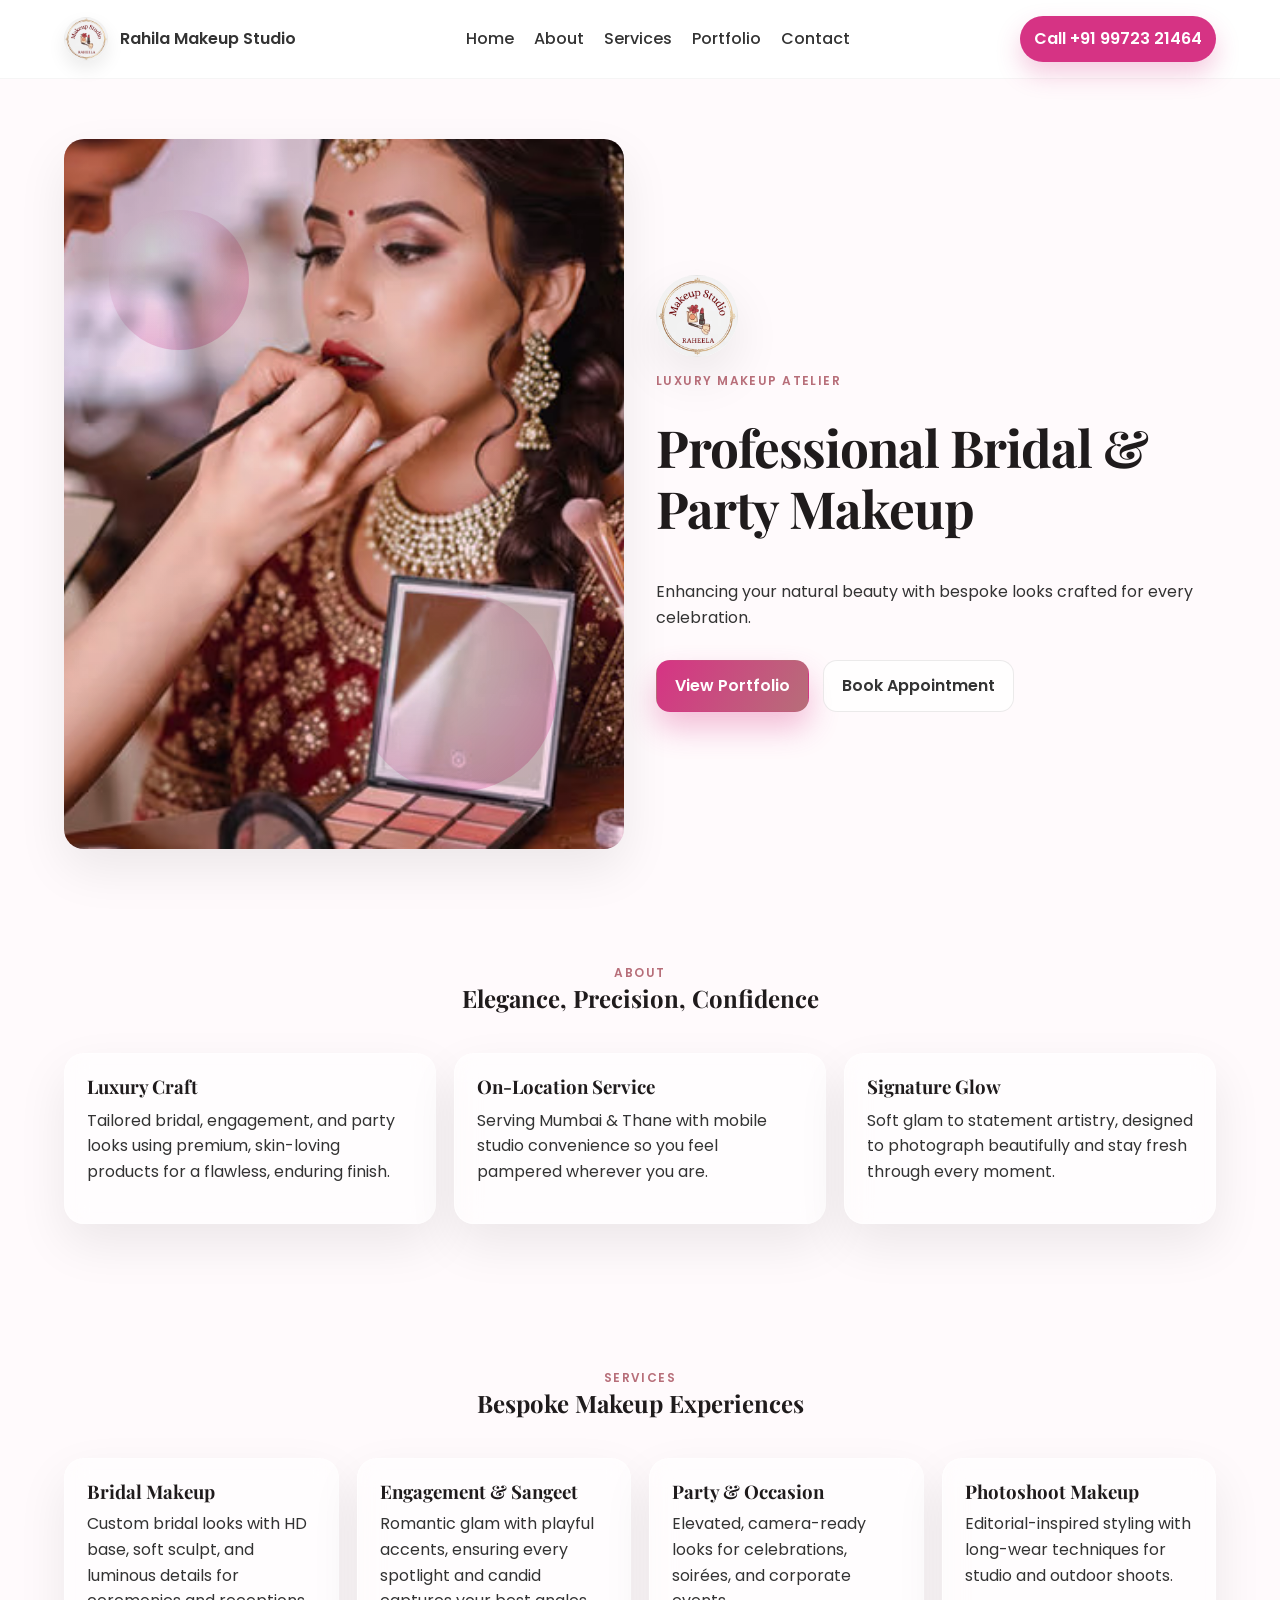
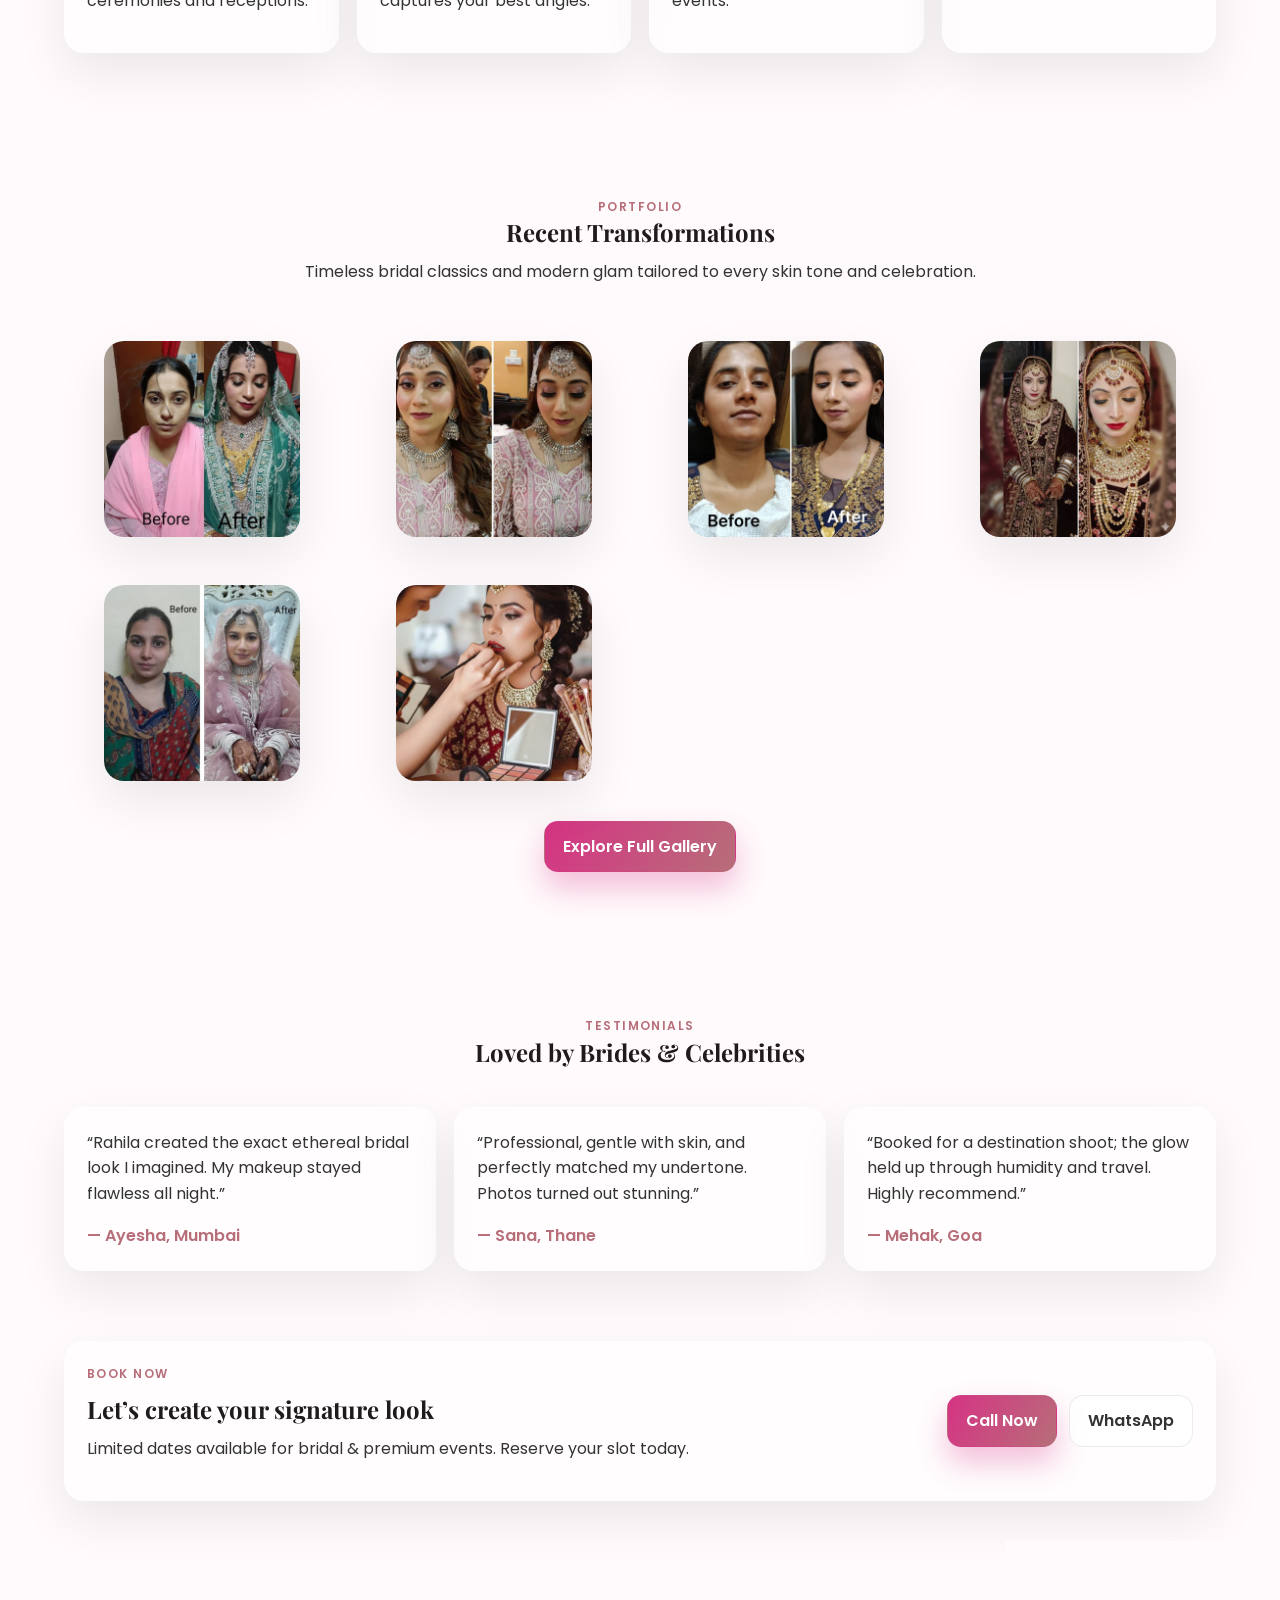
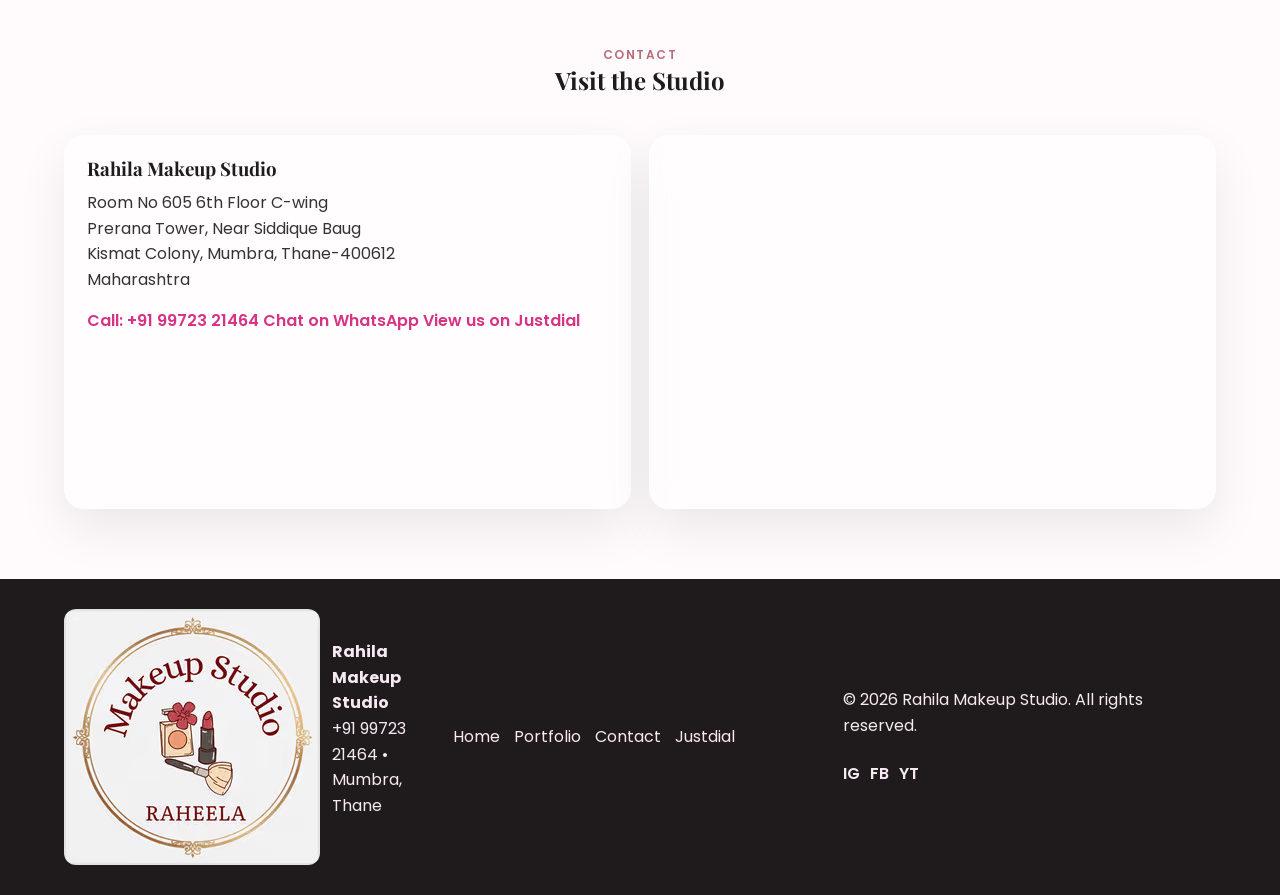
==== index.html @ 8360c12b "first commit" ====
<!DOCTYPE html>
<html lang="en">
<head>
  <meta charset="UTF-8" />
  <meta name="viewport" content="width=device-width, initial-scale=1.0" />
  <title>Rahila Makeup Studio | Bridal &amp; Party Makeup Artist in Mumbra Thane</title>
  <meta name="description" content="Rahila Makeup Studio offers luxury bridal, party, and engagement makeup in Mumbra Thane. Premium products, elegant looks, and on-location services." />
  <meta name="keywords" content="Rahila Makeup Studio, bridal makeup Mumbra, party makeup Thane, engagement makeup artist, luxury makeup artist Mumbai" />
  <meta property="og:title" content="Rahila Makeup Studio | Luxury Bridal &amp; Party Makeup" />
  <meta property="og:description" content="Enhancing your natural beauty with premium bridal and party makeup services in Mumbra, Thane." />
  <meta property="og:type" content="website" />
  <meta property="og:image" content="assets/images/hero.jpg" />
  <meta property="og:url" content="https://rahila-makeup-studio.example.com/" />
  <link rel="icon" href="assets/images/favicon.png" />
  <link rel="preconnect" href="https://fonts.googleapis.com">
  <link rel="preconnect" href="https://fonts.gstatic.com" crossorigin>
  <link href="https://fonts.googleapis.com/css2?family=Playfair+Display:wght@500;600;700&family=Poppins:wght@300;400;500;600&display=swap" rel="stylesheet">
  <link rel="stylesheet" href="style.css" />
</head>
<body>
  <header class="top-nav" id="top">
    <div class="nav-logo">
      <img src="assets/images/logo.png" alt="Rahila Makeup Studio logo" loading="lazy">
      <span>Rahila Makeup Studio</span>
    </div>
    <nav>
      <button class="nav-toggle" aria-label="Toggle navigation" aria-expanded="false">☰</button>
      <ul class="nav-links">
        <li><a class="nav-link" href="#hero">Home</a></li>
        <li><a class="nav-link" href="#about">About</a></li>
        <li><a class="nav-link" href="#services">Services</a></li>
        <li><a class="nav-link" href="portfolio.html">Portfolio</a></li>
        <li><a class="nav-link" href="#contact">Contact</a></li>
      </ul>
    </nav>
    <a class="cta-phone" href="tel:+919972321464">Call +91 99723 21464</a>
  </header>

  <main>
    <section class="hero" id="hero">
      <div class="hero-media">
        <div class="floating-circle circle-one"></div>
        <div class="floating-circle circle-two"></div>
        <div class="floating-circle circle-three"></div>
        <img src="assets/images/hero.jpg" alt="Bridal makeover closeup" class="hero-bg" loading="lazy">
      </div>
      <div class="hero-content">
        <img src="assets/images/logo.png" alt="Rahila Makeup Studio logo" class="hero-logo" loading="lazy">
        <p class="eyebrow">Luxury Makeup Atelier</p>
        <h1 class="hero-title">Professional Bridal &amp; Party Makeup</h1>
        <p class="hero-subtitle">Enhancing your natural beauty with bespoke looks crafted for every celebration.</p>
        <div class="hero-actions">
          <a class="btn primary" href="portfolio.html">View Portfolio</a>
          <a class="btn ghost" href="#contact">Book Appointment</a>
        </div>
      </div>
    </section>

    <section class="about section reveal" id="about">
      <div class="section-heading">
        <span class="eyebrow">About</span>
        <h2>Elegance, Precision, Confidence</h2>
      </div>
      <div class="about-grid">
        <div class="card glass">
          <h3>Luxury Craft</h3>
          <p>Tailored bridal, engagement, and party looks using premium, skin-loving products for a flawless, enduring finish.</p>
        </div>
        <div class="card glass">
          <h3>On-Location Service</h3>
          <p>Serving Mumbai &amp; Thane with mobile studio convenience so you feel pampered wherever you are.</p>
        </div>
        <div class="card glass">
          <h3>Signature Glow</h3>
          <p>Soft glam to statement artistry, designed to photograph beautifully and stay fresh through every moment.</p>
        </div>
      </div>
    </section>

    <section class="services section reveal" id="services">
      <div class="section-heading">
        <span class="eyebrow">Services</span>
        <h2>Bespoke Makeup Experiences</h2>
      </div>
      <div class="services-grid">
        <article class="service-card glass">
          <h3>Bridal Makeup</h3>
          <p>Custom bridal looks with HD base, soft sculpt, and luminous details for ceremonies and receptions.</p>
        </article>
        <article class="service-card glass">
          <h3>Engagement &amp; Sangeet</h3>
          <p>Romantic glam with playful accents, ensuring every spotlight and candid captures your best angles.</p>
        </article>
        <article class="service-card glass">
          <h3>Party &amp; Occasion</h3>
          <p>Elevated, camera-ready looks for celebrations, soirées, and corporate events.</p>
        </article>
        <article class="service-card glass">
          <h3>Photoshoot Makeup</h3>
          <p>Editorial-inspired styling with long-wear techniques for studio and outdoor shoots.</p>
        </article>
      </div>
    </section>

    <section class="portfolio-preview section reveal" id="portfolio">
      <div class="section-heading">
        <span class="eyebrow">Portfolio</span>
        <h2>Recent Transformations</h2>
        <p>Timeless bridal classics and modern glam tailored to every skin tone and celebration.</p>
      </div>
      <div class="portfolio-grid">
        <figure class="portfolio-item">
          <img src="assets/images/portfolio1.jpg" alt="Bridal glam look" loading="lazy">
          <figcaption>Bridal Look</figcaption>
        </figure>
        <figure class="portfolio-item">
          <img src="assets/images/portfolio2.jpg" alt="Engagement makeup" loading="lazy">
          <figcaption>Engagement Makeup</figcaption>
        </figure>
        <figure class="portfolio-item">
          <img src="assets/images/portfolio3.jpg" alt="HD party makeup" loading="lazy">
          <figcaption>HD Makeup</figcaption>
        </figure>
        <figure class="portfolio-item">
          <img src="assets/images/portfolio4.jpg" alt="Royal bridal maroon look" loading="lazy">
          <figcaption>Royal Bridal</figcaption>
        </figure>
        <figure class="portfolio-item">
          <img src="assets/images/portfolio5.jpg" alt="Soft rose bridal transformation" loading="lazy">
          <figcaption>Soft Glam</figcaption>
        </figure>
        <figure class="portfolio-item">
          <img src="assets/images/portfolio6.jpg" alt="Bridal portrait closeup" loading="lazy">
          <figcaption>Portrait Glow</figcaption>
        </figure>
      </div>
      <div class="center">
        <a class="btn primary" href="portfolio.html">Explore Full Gallery</a>
      </div>
    </section>

    <section class="testimonials section reveal">
      <div class="section-heading">
        <span class="eyebrow">Testimonials</span>
        <h2>Loved by Brides &amp; Celebrities</h2>
      </div>
      <div class="testimonial-grid">
        <article class="testimonial-card glass">
          <p>“Rahila created the exact ethereal bridal look I imagined. My makeup stayed flawless all night.”</p>
          <span class="client">— Ayesha, Mumbai</span>
        </article>
        <article class="testimonial-card glass">
          <p>“Professional, gentle with skin, and perfectly matched my undertone. Photos turned out stunning.”</p>
          <span class="client">— Sana, Thane</span>
        </article>
        <article class="testimonial-card glass">
          <p>“Booked for a destination shoot; the glow held up through humidity and travel. Highly recommend.”</p>
          <span class="client">— Mehak, Goa</span>
        </article>
      </div>
    </section>

    <section class="cta section reveal">
      <div class="cta-card glass">
        <div>
          <p class="eyebrow">Book Now</p>
          <h2>Let’s create your signature look</h2>
          <p>Limited dates available for bridal &amp; premium events. Reserve your slot today.</p>
        </div>
        <div class="cta-actions">
          <a class="btn primary" href="tel:+919972321464">Call Now</a>
          <a class="btn ghost" href="https://wa.me/919972321464" target="_blank" rel="noopener">WhatsApp</a>
        </div>
      </div>
    </section>

    <section class="contact section reveal" id="contact">
      <div class="section-heading">
        <span class="eyebrow">Contact</span>
        <h2>Visit the Studio</h2>
      </div>
      <div class="contact-grid">
        <div class="contact-card glass">
          <h3>Rahila Makeup Studio</h3>
          <p>Room No 605 6th Floor C-wing<br>Prerana Tower, Near Siddique Baug<br>Kismat Colony, Mumbra, Thane-400612<br>Maharashtra</p>
          <a class="contact-link" href="tel:+919972321464">Call: +91 99723 21464</a>
          <a class="contact-link" href="https://wa.me/919972321464" target="_blank" rel="noopener">Chat on WhatsApp</a>
          <a class="contact-link" href="https://www.justdial.com/Thane/Rahila-Makeup-Studio-Near-Siddique-Baug-Mumbra/022PXX22-XX22-240909220637-G8B2_BZDET" target="_blank" rel="noopener">View us on Justdial</a>
        </div>
        <div class="map-wrapper glass">
          <iframe title="Rahila Makeup Studio location" src="https://www.google.com/maps?q=Room+No+605+6th+Floor+C-wing+Prerana+Tower+Near+Siddique+Baug+Kismat+Colony+Mumbra,+Thane-400612,+Maharashtra&output=embed" loading="lazy" referrerpolicy="no-referrer-when-downgrade" allowfullscreen></iframe>
        </div>
      </div>
    </section>
  </main>

  <footer class="footer">
    <div class="footer-brand">
      <img src="assets/images/logo.png" alt="Rahila Makeup Studio logo" loading="lazy">
      <div>
        <p class="brand-name">Rahila Makeup Studio</p>
        <p class="brand-contact">+91 99723 21464 • Mumbra, Thane</p>
      </div>
    </div>
    <div class="footer-links">
      <a href="#top">Home</a>
      <a href="portfolio.html">Portfolio</a>
      <a href="contact.html">Contact</a>
      <a href="https://www.justdial.com/Thane/Rahila-Makeup-Studio-Near-Siddique-Baug-Mumbra/022PXX22-XX22-240909220637-G8B2_BZDET" target="_blank" rel="noopener">Justdial</a>
    </div>
    <div class="footer-copy">
      <p>© 2026 Rahila Makeup Studio. All rights reserved.</p>
      <div class="socials">
        <span aria-label="Instagram">IG</span>
        <span aria-label="Facebook">FB</span>
        <span aria-label="YouTube">YT</span>
      </div>
    </div>
  </footer>

  <a href="#top" class="back-to-top" aria-label="Back to top">↑</a>
  <script src="script.js"></script>
</body>
</html>
---- style.css ----
:root {
  --primary: #d63384;
  --secondary: #f8d7da;
  --accent: #b76e79;
  --background: #fffafc;
  --text: #333333;
  --glass: rgba(255, 255, 255, 0.55);
  --shadow: 0 20px 50px rgba(0, 0, 0, 0.08);
  --radius: 20px;
  --gradient: linear-gradient(135deg, #f9cfe7, #fce8ef 40%, #f7d7e3);
}

*,
*::before,
*::after {
  box-sizing: border-box;
}

body {
  margin: 0;
  font-family: 'Poppins', system-ui, -apple-system, sans-serif;
  background: var(--background);
  color: var(--text);
  line-height: 1.6;
  -webkit-font-smoothing: antialiased;
}

h1, h2, h3, h4 {
  font-family: 'Playfair Display', serif;
  color: #1f1b1c;
  margin: 0 0 0.5em;
  line-height: 1.2;
}

p {
  margin: 0 0 1em;
}

a {
  color: inherit;
  text-decoration: none;
}

img {
  max-width: 100%;
  display: block;
  border-radius: 12px;
}

main {
  overflow: hidden;
}

.top-nav {
  position: sticky;
  top: 0;
  z-index: 999;
  display: flex;
  align-items: center;
  justify-content: space-between;
  padding: 16px 5vw;
  background: rgba(255, 255, 255, 0.92);
  backdrop-filter: blur(12px);
  border-bottom: 1px solid rgba(0, 0, 0, 0.04);
}

.top-nav.inner {
  position: sticky;
}

.nav-logo {
  display: flex;
  align-items: center;
  gap: 12px;
  font-weight: 600;
}

.nav-logo img {
  width: 44px;
  height: 44px;
  object-fit: cover;
  border-radius: 50%;
  box-shadow: 0 8px 18px rgba(0, 0, 0, 0.08);
}

nav {
  display: flex;
  align-items: center;
}

.nav-links {
  list-style: none;
  display: flex;
  gap: 20px;
  margin: 0;
  padding: 0;
}

.nav-link {
  position: relative;
  padding: 8px 0;
  font-weight: 500;
}

.nav-link::after {
  content: '';
  position: absolute;
  left: 0;
  bottom: 0;
  width: 0;
  height: 2px;
  background: var(--primary);
  transition: width 0.3s ease;
}

.nav-link:hover::after,
.nav-link.active::after {
  width: 100%;
}

.cta-phone {
  padding: 10px 14px;
  background: var(--primary);
  color: #fff;
  border-radius: 999px;
  font-weight: 600;
  box-shadow: 0 12px 25px rgba(214, 51, 132, 0.25);
  transition: transform 0.25s ease, box-shadow 0.25s ease;
}

.cta-phone:hover {
  transform: translateY(-1px);
  box-shadow: 0 18px 35px rgba(214, 51, 132, 0.35);
}

.nav-toggle {
  display: none;
  background: transparent;
  border: 1px solid rgba(0, 0, 0, 0.08);
  border-radius: 12px;
  padding: 10px 12px;
  font-size: 1rem;
}

.hero {
  position: relative;
  min-height: 90vh;
  display: grid;
  grid-template-columns: repeat(auto-fit, minmax(320px, 1fr));
  padding: 60px 5vw 40px;
  gap: 32px;
}

.hero-media {
  position: relative;
  overflow: hidden;
  border-radius: var(--radius);
  background: var(--gradient);
  box-shadow: var(--shadow);
}

.hero-bg {
  width: 100%;
  height: 100%;
  object-fit: cover;
  mix-blend-mode: multiply;
  filter: saturate(0.95) contrast(1.05);
}

.floating-circle {
  position: absolute;
  border-radius: 50%;
  filter: blur(0px);
  background: radial-gradient(circle at 30% 30%, rgba(255, 255, 255, 0.6), rgba(214, 51, 132, 0.4));
  animation: float 10s ease-in-out infinite;
}

.circle-one { width: 140px; height: 140px; top: 10%; left: 8%; animation-delay: 0s; }
.circle-two { width: 200px; height: 200px; bottom: 8%; right: 12%; animation-delay: 1.5s; }
.circle-three { width: 120px; height: 120px; bottom: 18%; left: 18%; animation-delay: 0.7s; }

.hero-content {
  display: flex;
  flex-direction: column;
  justify-content: center;
  gap: 14px;
  animation: fadeUp 0.9s ease forwards;
}

.hero-logo {
  width: 82px;
  height: 82px;
  object-fit: cover;
  border-radius: 50%;
  box-shadow: var(--shadow);
}

.hero-title {
  font-size: clamp(2.2rem, 3vw + 1rem, 3.2rem);
  letter-spacing: -0.02em;
}

.hero-subtitle {
  max-width: 580px;
}

.hero-actions {
  display: flex;
  gap: 14px;
  flex-wrap: wrap;
}

.btn {
  display: inline-flex;
  align-items: center;
  justify-content: center;
  gap: 8px;
  padding: 12px 18px;
  border-radius: 14px;
  border: 1px solid transparent;
  font-weight: 600;
  cursor: pointer;
  transition: box-shadow 0.25s ease, transform 0.2s ease, background 0.2s ease, color 0.2s ease;
}

.btn.primary {
  background: linear-gradient(120deg, var(--primary), var(--accent));
  color: #fff;
  box-shadow: 0 16px 30px rgba(214, 51, 132, 0.3);
}

.btn.ghost {
  border-color: rgba(0, 0, 0, 0.08);
  background: rgba(255, 255, 255, 0.7);
  color: var(--text);
}

.btn:hover {
  transform: translateY(-1px);
  box-shadow: 0 16px 40px rgba(183, 110, 121, 0.35);
}

.section {
  padding: 70px 5vw;
}

.section-heading {
  text-align: center;
  max-width: 720px;
  margin: 0 auto 40px;
}

.eyebrow {
  text-transform: uppercase;
  letter-spacing: 0.12em;
  font-size: 0.75rem;
  color: var(--accent);
  font-weight: 600;
}

.about-grid,
.services-grid,
.testimonial-grid {
  display: grid;
  grid-template-columns: repeat(auto-fit, minmax(240px, 1fr));
  gap: 18px;
}

.card,
.service-card,
.testimonial-card,
.contact-card,
.cta-card,
.map-wrapper,
.portfolio-item {
  border-radius: var(--radius);
  padding: 22px;
  box-shadow: var(--shadow);
}

.glass {
  background: var(--glass);
  backdrop-filter: blur(12px);
  border: 1px solid rgba(255, 255, 255, 0.6);
}

.services-grid h3 {
  margin-bottom: 8px;
}

.portfolio-preview .portfolio-grid {
  display: grid;
  grid-template-columns: repeat(auto-fit, minmax(220px, 1fr));
  gap: 16px;
}

.portfolio-item {
  position: relative;
  overflow: hidden;
  padding: 0;
  background: #fff;
}

.portfolio-item img {
  width: 100%;
  height: 100%;
  object-fit: cover;
  transition: transform 0.6s ease;
}

.portfolio-item::after {
  content: '';
  position: absolute;
  inset: 0;
  background: linear-gradient(180deg, transparent, rgba(0, 0, 0, 0.45));
  opacity: 0;
  transition: opacity 0.4s ease;
}

.portfolio-item figcaption {
  position: absolute;
  left: 16px;
  bottom: 16px;
  color: #fff;
  font-weight: 600;
  transform: translateY(10px);
  opacity: 0;
  transition: all 0.35s ease;
}

.portfolio-item:hover img {
  transform: scale(1.06);
}

.portfolio-item:hover::after,
.portfolio-item:hover figcaption {
  opacity: 1;
  transform: translateY(0);
}

.center {
  text-align: center;
  margin-top: 24px;
}

.testimonial-card {
  min-height: 160px;
}

.client {
  font-weight: 600;
  color: var(--accent);
}

.cta {
  padding-top: 0;
}

.cta-card {
  display: grid;
  grid-template-columns: 1.2fr 0.8fr;
  gap: 18px;
  align-items: center;
}

.cta-actions {
  display: flex;
  justify-content: flex-end;
  gap: 12px;
  flex-wrap: wrap;
}

.contact-grid {
  display: grid;
  grid-template-columns: repeat(auto-fit, minmax(280px, 1fr));
  gap: 18px;
}

.contact-card a {
  display: inline-flex;
  color: var(--primary);
  font-weight: 600;
  margin-bottom: 6px;
}

.map-wrapper iframe {
  width: 100%;
  min-height: 320px;
  border: 0;
  border-radius: 16px;
}

.footer {
  padding: 30px 5vw;
  background: #1f1b1c;
  color: #f7e9f2;
  display: grid;
  grid-template-columns: repeat(auto-fit, minmax(220px, 1fr));
  gap: 16px;
  align-items: center;
}

.footer a {
  color: #fbe7f3;
}

.footer-brand {
  display: flex;
  gap: 12px;
  align-items: center;
}

.brand-name {
  margin: 0;
  font-weight: 700;
}

.footer-links {
  display: flex;
  gap: 14px;
  flex-wrap: wrap;
}

.footer-copy {
  display: flex;
  flex-direction: column;
  gap: 6px;
  align-items: flex-start;
}

.socials {
  display: flex;
  gap: 10px;
  font-weight: 600;
}

.back-to-top {
  position: fixed;
  bottom: 22px;
  right: 22px;
  width: 44px;
  height: 44px;
  display: grid;
  place-items: center;
  border-radius: 50%;
  background: var(--primary);
  color: #fff;
  box-shadow: 0 15px 35px rgba(214, 51, 132, 0.3);
  text-decoration: none;
  opacity: 0.9;
  transition: transform 0.2s ease, box-shadow 0.2s ease;
}

.back-to-top:hover {
  transform: translateY(-2px);
  box-shadow: 0 22px 40px rgba(214, 51, 132, 0.35);
}

/* Portfolio page */
.page {
  padding: 30px 0 60px;
}

.page-hero {
  padding: 40px 5vw 10px;
}

.filters {
  margin-top: 18px;
  display: flex;
  gap: 10px;
  flex-wrap: wrap;
}

.filter-btn {
  border: 1px solid rgba(0, 0, 0, 0.08);
  padding: 10px 14px;
  border-radius: 12px;
  background: #fff;
  cursor: pointer;
  font-weight: 600;
  transition: all 0.2s ease;
}

.filter-btn.active,
.filter-btn:hover {
  background: var(--primary);
  color: #fff;
  box-shadow: 0 12px 24px rgba(214, 51, 132, 0.25);
}

.portfolio-masonry {
  padding: 10px 5vw 60px;
}

.masonry {
  column-count: 3;
  column-gap: 16px;
}

.masonry-item {
  margin: 0 0 16px;
  position: relative;
  overflow: hidden;
  break-inside: avoid;
  background: #fff;
}

.masonry-item img {
  width: 100%;
  transition: transform 0.6s ease;
}

.masonry-item figcaption {
  position: absolute;
  left: 14px;
  bottom: 14px;
  color: #fff;
  font-weight: 600;
  opacity: 0;
  transform: translateY(8px);
  transition: all 0.3s ease;
}

.masonry-item::after {
  content: '';
  position: absolute;
  inset: 0;
  background: linear-gradient(180deg, transparent, rgba(0, 0, 0, 0.5));
  opacity: 0;
  transition: opacity 0.35s ease;
}

.masonry-item:hover img {
  transform: scale(1.05);
}

.masonry-item:hover::after,
.masonry-item:hover figcaption {
  opacity: 1;
  transform: translateY(0);
}

.chips {
  display: flex;
  gap: 8px;
  flex-wrap: wrap;
}

.chip {
  padding: 8px 12px;
  border-radius: 999px;
  background: rgba(214, 51, 132, 0.12);
  color: var(--primary);
  font-weight: 600;
}

.contact-actions {
  margin-top: 16px;
  display: flex;
  gap: 10px;
}

/* Animations */
@keyframes float {
  0%, 100% { transform: translateY(0); }
  50% { transform: translateY(-12px); }
}

@keyframes fadeUp {
  0% { opacity: 0; transform: translateY(20px); }
  100% { opacity: 1; transform: translateY(0); }
}

.reveal {
  opacity: 0;
  transform: translateY(20px);
  transition: opacity 0.6s ease, transform 0.6s ease;
}

.reveal.visible {
  opacity: 1;
  transform: translateY(0);
}

/* Responsive */
@media (max-width: 900px) {
  .cta-card {
    grid-template-columns: 1fr;
    text-align: center;
  }
  .cta-actions {
    justify-content: center;
  }
}

@media (max-width: 780px) {
  .nav-links {
    position: absolute;
    right: 5vw;
    top: 64px;
    flex-direction: column;
    background: rgba(255, 255, 255, 0.95);
    width: 240px;
    padding: 14px;
    border-radius: 16px;
    box-shadow: var(--shadow);
    display: none;
  }

  .nav-links.open {
    display: flex;
  }

  .nav-toggle {
    display: inline-flex;
  }

  .cta-phone {
    display: none;
  }

  .hero {
    padding-top: 24px;
  }

  .masonry {
    column-count: 2;
  }
}

@media (max-width: 540px) {
  .hero {
    grid-template-columns: 1fr;
  }

  .portfolio-preview .portfolio-grid {
    grid-template-columns: repeat(auto-fit, minmax(160px, 1fr));
  }

  .masonry {
    column-count: 1;
  }

  .section {
    padding: 60px 5vw;
  }

  .top-nav {
    padding: 14px 5vw;
  }
}
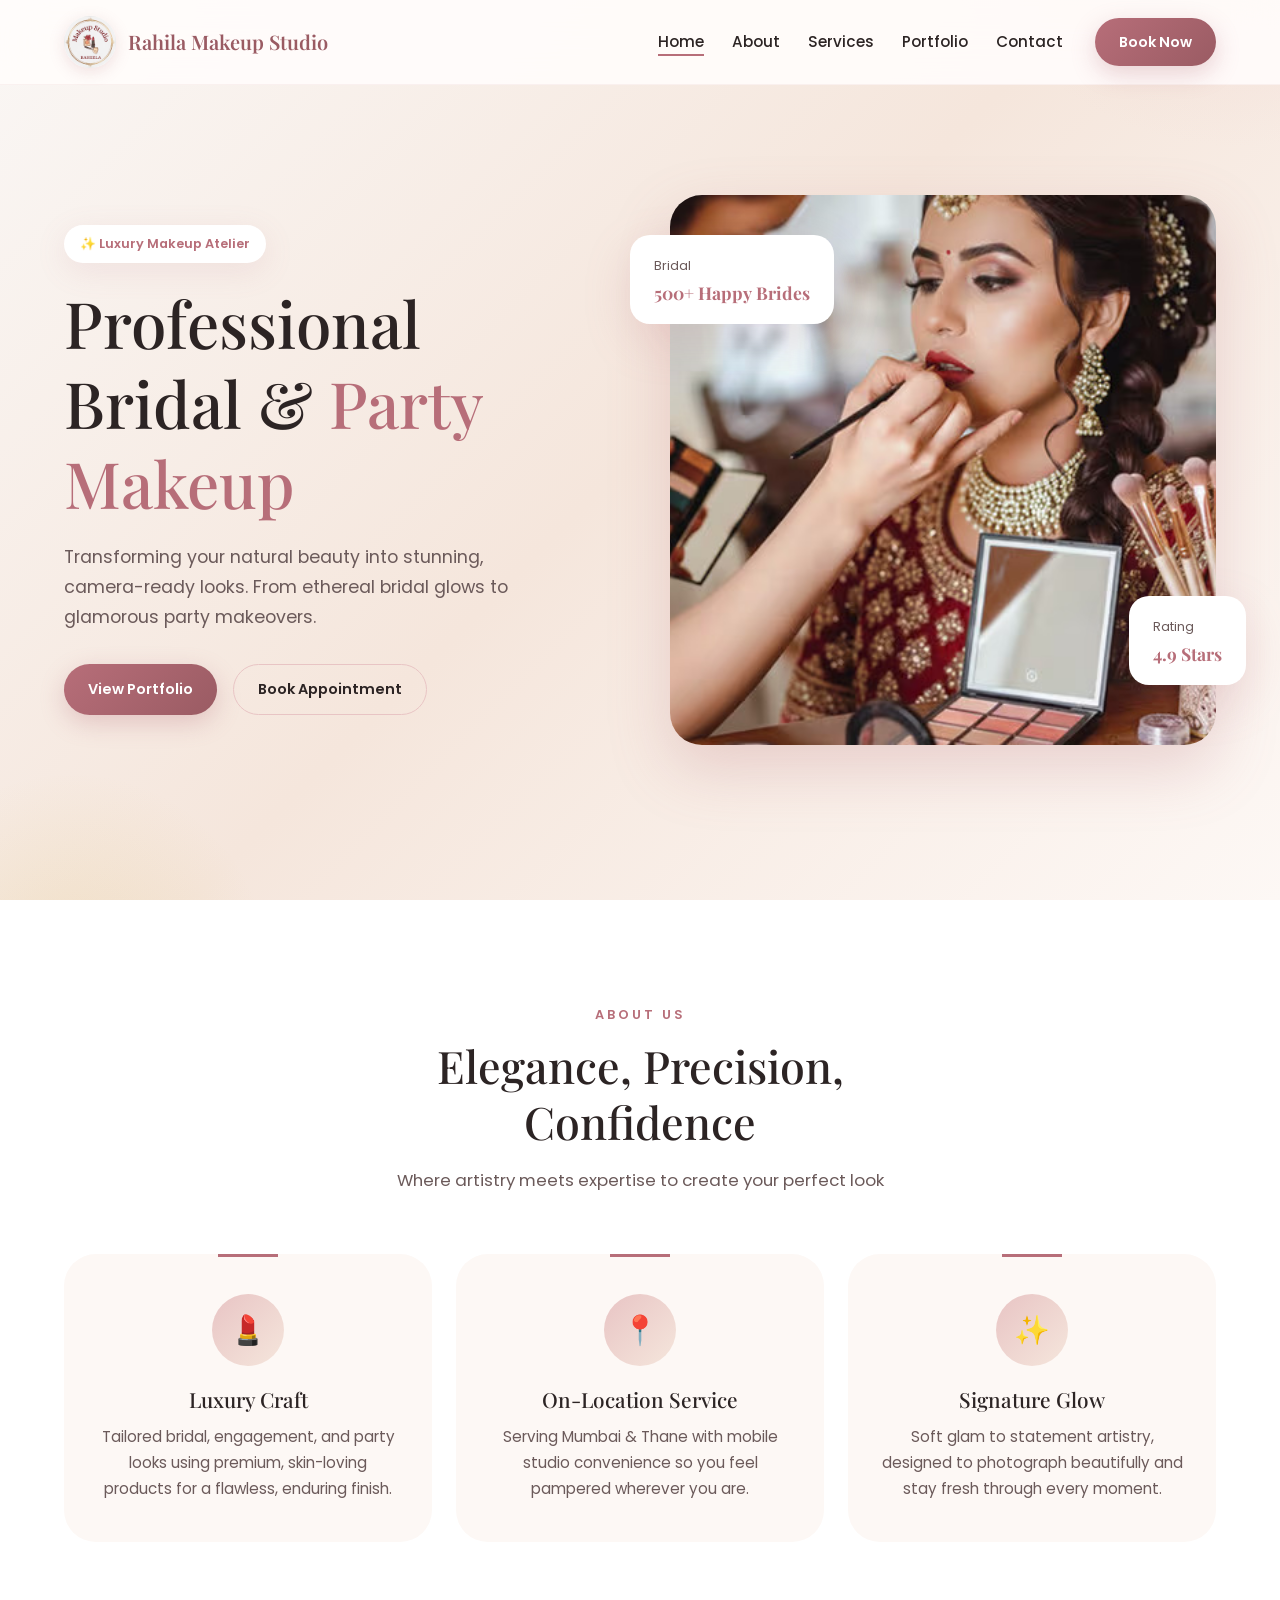
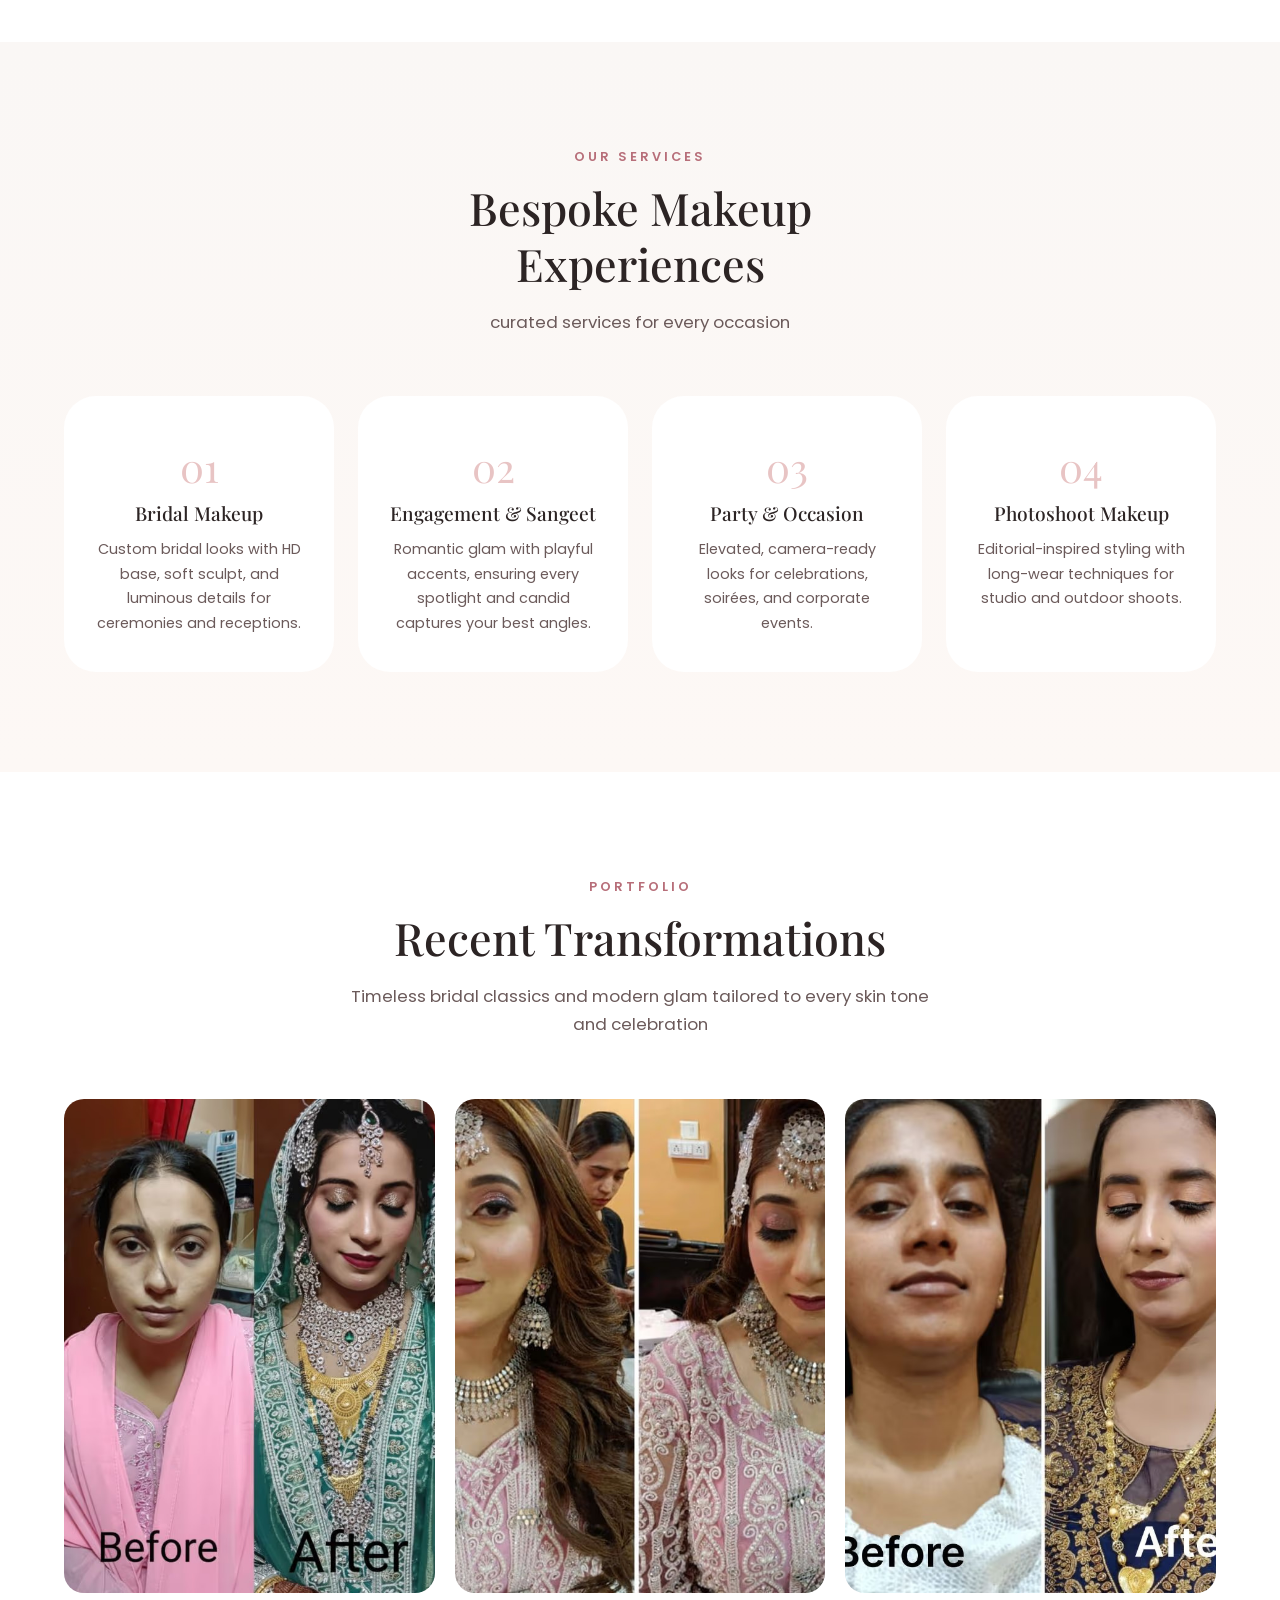
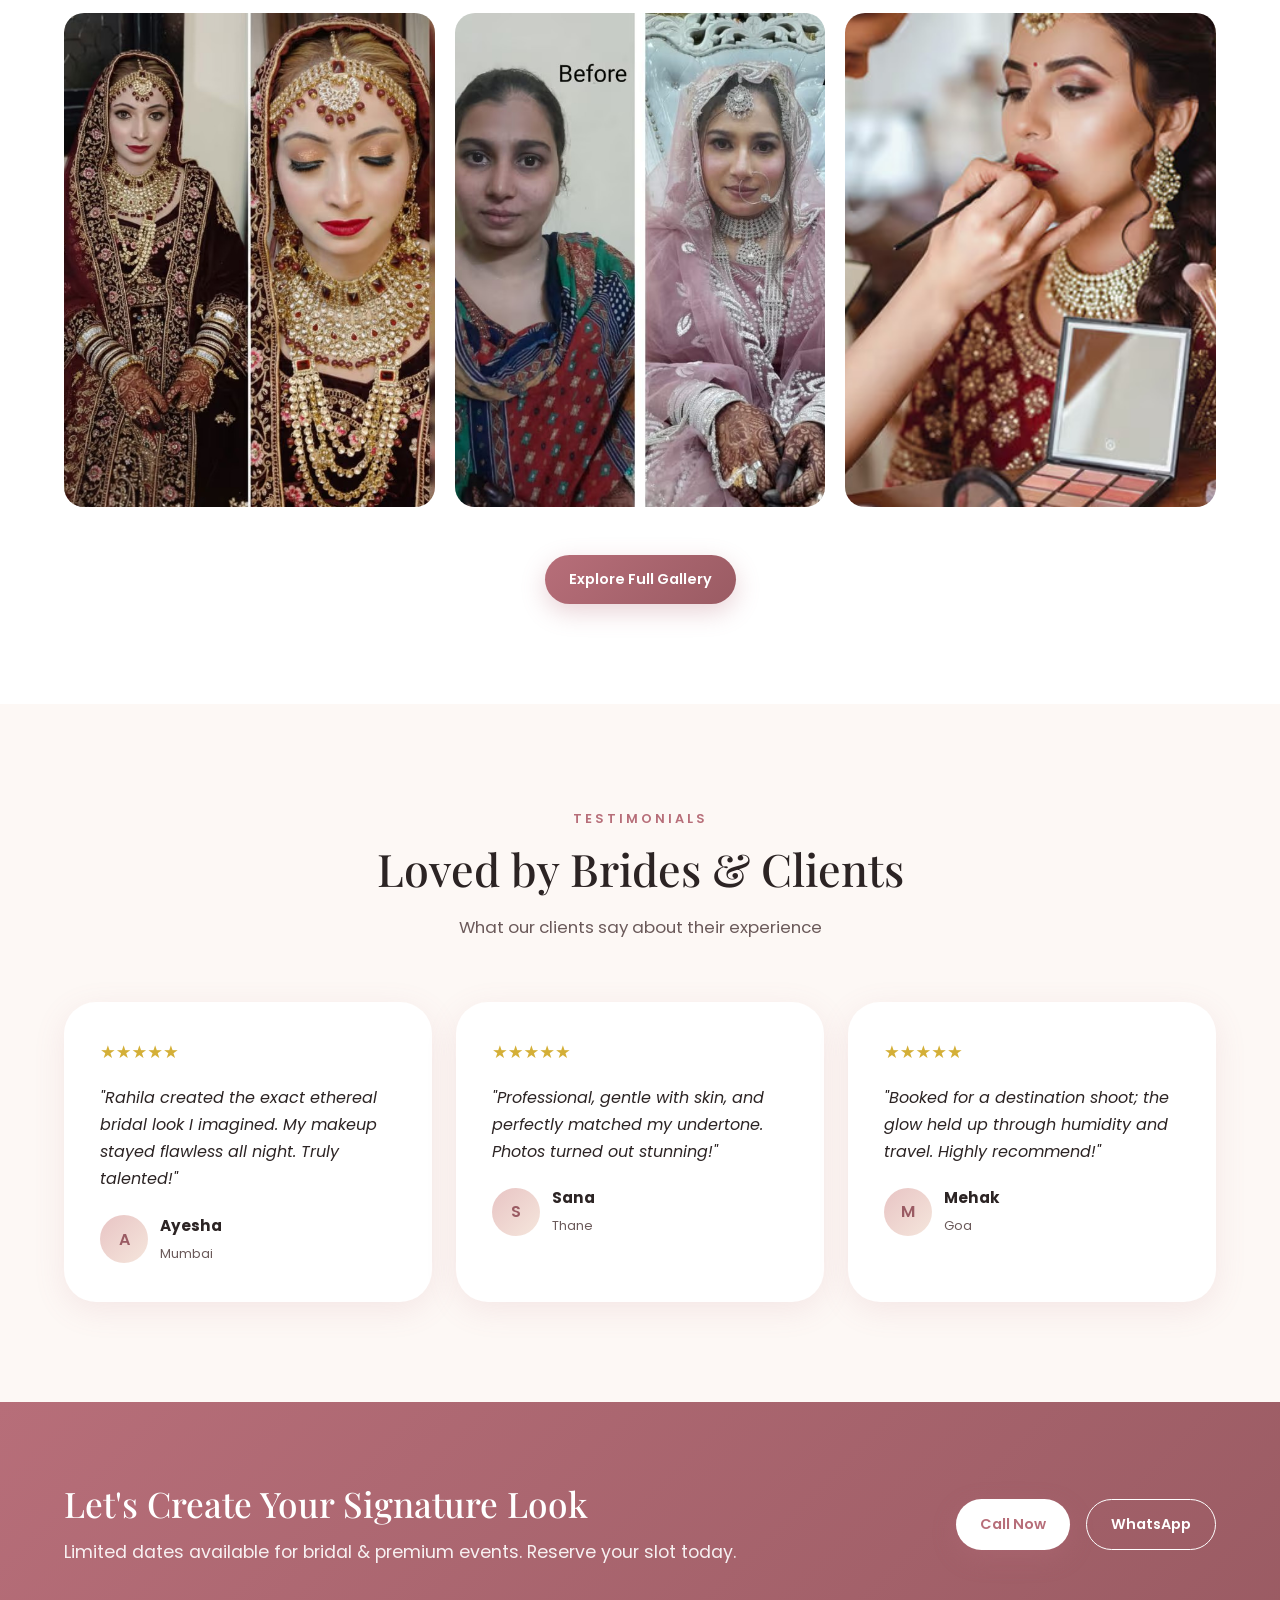
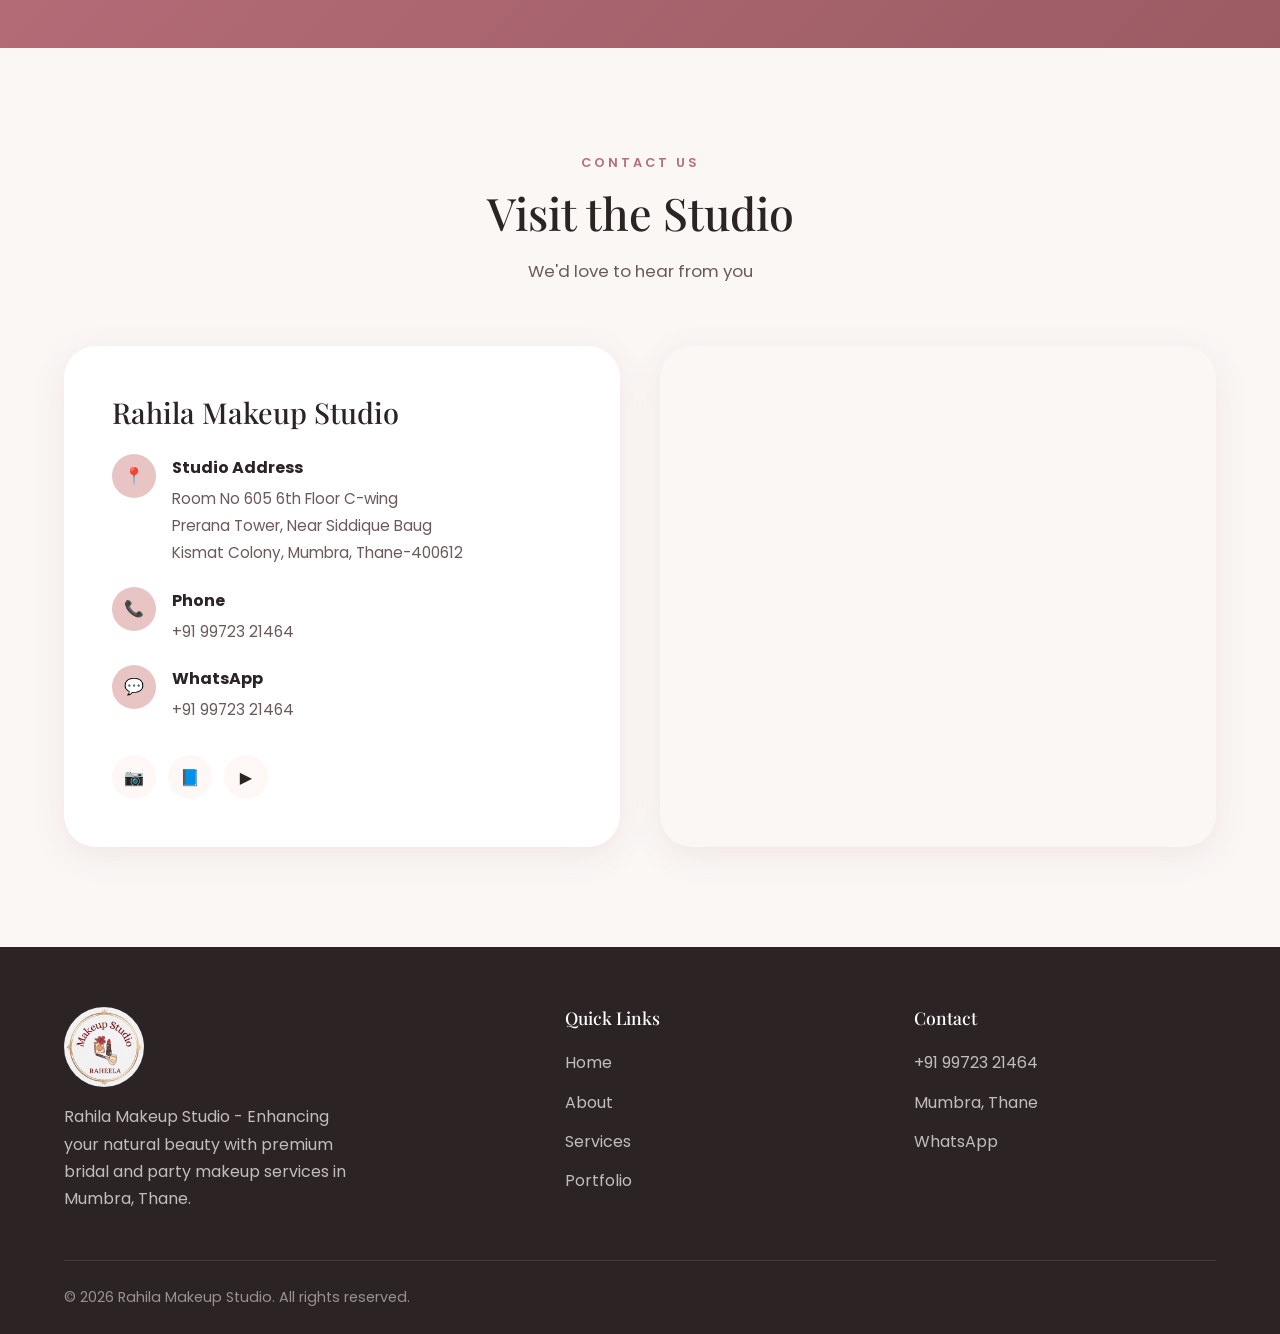
==== commit 6fdcb9be: "Complete website redesign with Rose Gold and Pearl palette" ====
--- a/index.html
+++ b/index.html
@@ -3,222 +3,334 @@
 <head>
   <meta charset="UTF-8" />
   <meta name="viewport" content="width=device-width, initial-scale=1.0" />
-  <title>Rahila Makeup Studio | Bridal &amp; Party Makeup Artist in Mumbra Thane</title>
+  <title>Rahila Makeup Studio | Bridal & Party Makeup Artist in Mumbra Thane</title>
   <meta name="description" content="Rahila Makeup Studio offers luxury bridal, party, and engagement makeup in Mumbra Thane. Premium products, elegant looks, and on-location services." />
   <meta name="keywords" content="Rahila Makeup Studio, bridal makeup Mumbra, party makeup Thane, engagement makeup artist, luxury makeup artist Mumbai" />
-  <meta property="og:title" content="Rahila Makeup Studio | Luxury Bridal &amp; Party Makeup" />
+  <meta property="og:title" content="Rahila Makeup Studio | Luxury Bridal & Party Makeup" />
   <meta property="og:description" content="Enhancing your natural beauty with premium bridal and party makeup services in Mumbra, Thane." />
   <meta property="og:type" content="website" />
   <meta property="og:image" content="assets/images/hero.jpg" />
-  <meta property="og:url" content="https://rahila-makeup-studio.example.com/" />
   <link rel="icon" href="assets/images/favicon.png" />
   <link rel="preconnect" href="https://fonts.googleapis.com">
   <link rel="preconnect" href="https://fonts.gstatic.com" crossorigin>
-  <link href="https://fonts.googleapis.com/css2?family=Playfair+Display:wght@500;600;700&family=Poppins:wght@300;400;500;600&display=swap" rel="stylesheet">
-  <link rel="stylesheet" href="style.css" />
+  <link href="https://fonts.googleapis.com/css2?family=Playfair+Display:wght@400;500;600;700&family=Poppins:wght@300;400;500;600;700&display=swap" rel="stylesheet">
+  <link rel="stylesheet" href="css/style.css" />
 </head>
 <body>
-  <header class="top-nav" id="top">
-    <div class="nav-logo">
-      <img src="assets/images/logo.png" alt="Rahila Makeup Studio logo" loading="lazy">
-      <span>Rahila Makeup Studio</span>
+  <header class="header" id="header">
+    <div class="container">
+      <div class="header-inner">
+        <a href="index.html" class="logo">
+          <img src="assets/images/logo.png" alt="Rahila Makeup Studio" />
+          <span class="logo-text">Rahila Makeup Studio</span>
+        </a>
+        <nav class="nav">
+          <ul class="nav-links">
+            <li><a href="#hero" class="nav-link active">Home</a></li>
+            <li><a href="#about" class="nav-link">About</a></li>
+            <li><a href="#services" class="nav-link">Services</a></li>
+            <li><a href="portfolio.html" class="nav-link">Portfolio</a></li>
+            <li><a href="#contact" class="nav-link">Contact</a></li>
+          </ul>
+          <div class="header-cta">
+            <a href="tel:+919972321464" class="btn btn-primary">Book Now</a>
+          </div>
+          <button class="menu-toggle" aria-label="Menu">
+            <span></span>
+            <span></span>
+            <span></span>
+          </button>
+        </nav>
+      </div>
     </div>
-    <nav>
-      <button class="nav-toggle" aria-label="Toggle navigation" aria-expanded="false">☰</button>
-      <ul class="nav-links">
-        <li><a class="nav-link" href="#hero">Home</a></li>
-        <li><a class="nav-link" href="#about">About</a></li>
-        <li><a class="nav-link" href="#services">Services</a></li>
-        <li><a class="nav-link" href="portfolio.html">Portfolio</a></li>
-        <li><a class="nav-link" href="#contact">Contact</a></li>
-      </ul>
-    </nav>
-    <a class="cta-phone" href="tel:+919972321464">Call +91 99723 21464</a>
   </header>
 
   <main>
     <section class="hero" id="hero">
-      <div class="hero-media">
-        <div class="floating-circle circle-one"></div>
-        <div class="floating-circle circle-two"></div>
-        <div class="floating-circle circle-three"></div>
-        <img src="assets/images/hero.jpg" alt="Bridal makeover closeup" class="hero-bg" loading="lazy">
-      </div>
-      <div class="hero-content">
-        <img src="assets/images/logo.png" alt="Rahila Makeup Studio logo" class="hero-logo" loading="lazy">
-        <p class="eyebrow">Luxury Makeup Atelier</p>
-        <h1 class="hero-title">Professional Bridal &amp; Party Makeup</h1>
-        <p class="hero-subtitle">Enhancing your natural beauty with bespoke looks crafted for every celebration.</p>
-        <div class="hero-actions">
-          <a class="btn primary" href="portfolio.html">View Portfolio</a>
-          <a class="btn ghost" href="#contact">Book Appointment</a>
-        </div>
-      </div>
-    </section>
-
-    <section class="about section reveal" id="about">
-      <div class="section-heading">
-        <span class="eyebrow">About</span>
-        <h2>Elegance, Precision, Confidence</h2>
-      </div>
-      <div class="about-grid">
-        <div class="card glass">
-          <h3>Luxury Craft</h3>
-          <p>Tailored bridal, engagement, and party looks using premium, skin-loving products for a flawless, enduring finish.</p>
-        </div>
-        <div class="card glass">
-          <h3>On-Location Service</h3>
-          <p>Serving Mumbai &amp; Thane with mobile studio convenience so you feel pampered wherever you are.</p>
-        </div>
-        <div class="card glass">
-          <h3>Signature Glow</h3>
-          <p>Soft glam to statement artistry, designed to photograph beautifully and stay fresh through every moment.</p>
-        </div>
-      </div>
-    </section>
-
-    <section class="services section reveal" id="services">
-      <div class="section-heading">
-        <span class="eyebrow">Services</span>
-        <h2>Bespoke Makeup Experiences</h2>
-      </div>
-      <div class="services-grid">
-        <article class="service-card glass">
-          <h3>Bridal Makeup</h3>
-          <p>Custom bridal looks with HD base, soft sculpt, and luminous details for ceremonies and receptions.</p>
-        </article>
-        <article class="service-card glass">
-          <h3>Engagement &amp; Sangeet</h3>
-          <p>Romantic glam with playful accents, ensuring every spotlight and candid captures your best angles.</p>
-        </article>
-        <article class="service-card glass">
-          <h3>Party &amp; Occasion</h3>
-          <p>Elevated, camera-ready looks for celebrations, soirées, and corporate events.</p>
-        </article>
-        <article class="service-card glass">
-          <h3>Photoshoot Makeup</h3>
-          <p>Editorial-inspired styling with long-wear techniques for studio and outdoor shoots.</p>
-        </article>
-      </div>
-    </section>
-
-    <section class="portfolio-preview section reveal" id="portfolio">
-      <div class="section-heading">
-        <span class="eyebrow">Portfolio</span>
-        <h2>Recent Transformations</h2>
-        <p>Timeless bridal classics and modern glam tailored to every skin tone and celebration.</p>
-      </div>
-      <div class="portfolio-grid">
-        <figure class="portfolio-item">
-          <img src="assets/images/portfolio1.jpg" alt="Bridal glam look" loading="lazy">
-          <figcaption>Bridal Look</figcaption>
-        </figure>
-        <figure class="portfolio-item">
-          <img src="assets/images/portfolio2.jpg" alt="Engagement makeup" loading="lazy">
-          <figcaption>Engagement Makeup</figcaption>
-        </figure>
-        <figure class="portfolio-item">
-          <img src="assets/images/portfolio3.jpg" alt="HD party makeup" loading="lazy">
-          <figcaption>HD Makeup</figcaption>
-        </figure>
-        <figure class="portfolio-item">
-          <img src="assets/images/portfolio4.jpg" alt="Royal bridal maroon look" loading="lazy">
-          <figcaption>Royal Bridal</figcaption>
-        </figure>
-        <figure class="portfolio-item">
-          <img src="assets/images/portfolio5.jpg" alt="Soft rose bridal transformation" loading="lazy">
-          <figcaption>Soft Glam</figcaption>
-        </figure>
-        <figure class="portfolio-item">
-          <img src="assets/images/portfolio6.jpg" alt="Bridal portrait closeup" loading="lazy">
-          <figcaption>Portrait Glow</figcaption>
-        </figure>
-      </div>
-      <div class="center">
-        <a class="btn primary" href="portfolio.html">Explore Full Gallery</a>
-      </div>
-    </section>
-
-    <section class="testimonials section reveal">
-      <div class="section-heading">
-        <span class="eyebrow">Testimonials</span>
-        <h2>Loved by Brides &amp; Celebrities</h2>
-      </div>
-      <div class="testimonial-grid">
-        <article class="testimonial-card glass">
-          <p>“Rahila created the exact ethereal bridal look I imagined. My makeup stayed flawless all night.”</p>
-          <span class="client">— Ayesha, Mumbai</span>
-        </article>
-        <article class="testimonial-card glass">
-          <p>“Professional, gentle with skin, and perfectly matched my undertone. Photos turned out stunning.”</p>
-          <span class="client">— Sana, Thane</span>
-        </article>
-        <article class="testimonial-card glass">
-          <p>“Booked for a destination shoot; the glow held up through humidity and travel. Highly recommend.”</p>
-          <span class="client">— Mehak, Goa</span>
-        </article>
-      </div>
-    </section>
-
-    <section class="cta section reveal">
-      <div class="cta-card glass">
-        <div>
-          <p class="eyebrow">Book Now</p>
-          <h2>Let’s create your signature look</h2>
-          <p>Limited dates available for bridal &amp; premium events. Reserve your slot today.</p>
-        </div>
-        <div class="cta-actions">
-          <a class="btn primary" href="tel:+919972321464">Call Now</a>
-          <a class="btn ghost" href="https://wa.me/919972321464" target="_blank" rel="noopener">WhatsApp</a>
-        </div>
-      </div>
-    </section>
-
-    <section class="contact section reveal" id="contact">
-      <div class="section-heading">
-        <span class="eyebrow">Contact</span>
-        <h2>Visit the Studio</h2>
-      </div>
-      <div class="contact-grid">
-        <div class="contact-card glass">
-          <h3>Rahila Makeup Studio</h3>
-          <p>Room No 605 6th Floor C-wing<br>Prerana Tower, Near Siddique Baug<br>Kismat Colony, Mumbra, Thane-400612<br>Maharashtra</p>
-          <a class="contact-link" href="tel:+919972321464">Call: +91 99723 21464</a>
-          <a class="contact-link" href="https://wa.me/919972321464" target="_blank" rel="noopener">Chat on WhatsApp</a>
-          <a class="contact-link" href="https://www.justdial.com/Thane/Rahila-Makeup-Studio-Near-Siddique-Baug-Mumbra/022PXX22-XX22-240909220637-G8B2_BZDET" target="_blank" rel="noopener">View us on Justdial</a>
-        </div>
-        <div class="map-wrapper glass">
-          <iframe title="Rahila Makeup Studio location" src="https://www.google.com/maps?q=Room+No+605+6th+Floor+C-wing+Prerana+Tower+Near+Siddique+Baug+Kismat+Colony+Mumbra,+Thane-400612,+Maharashtra&output=embed" loading="lazy" referrerpolicy="no-referrer-when-downgrade" allowfullscreen></iframe>
+      <div class="container">
+        <div class="hero-inner">
+          <div class="hero-content">
+            <span class="hero-badge">✨ Luxury Makeup Atelier</span>
+            <h1 class="hero-title">Professional Bridal & <span>Party Makeup</span></h1>
+            <p class="hero-desc">Transforming your natural beauty into stunning, camera-ready looks. From ethereal bridal glows to glamorous party makeovers.</p>
+            <div class="hero-actions">
+              <a href="portfolio.html" class="btn btn-primary">View Portfolio</a>
+              <a href="#contact" class="btn btn-ghost">Book Appointment</a>
+            </div>
+          </div>
+          <div class="hero-visual">
+            <div class="hero-image-wrapper">
+              <img src="assets/images/hero.jpg" alt="Bridal Makeup Transformation" />
+            </div>
+            <div class="hero-floating-card card-1">
+              <span>Bridal</span>
+              <strong>500+ Happy Brides</strong>
+            </div>
+            <div class="hero-floating-card card-2">
+              <span>Rating</span>
+              <strong>4.9 Stars</strong>
+            </div>
+          </div>
+        </div>
+      </div>
+    </section>
+
+    <section class="section about" id="about">
+      <div class="container">
+        <div class="section-header">
+          <span class="eyebrow">About Us</span>
+          <h2 class="section-title">Elegance, Precision, Confidence</h2>
+          <p class="section-desc">Where artistry meets expertise to create your perfect look</p>
+        </div>
+        <div class="about-grid">
+          <div class="about-card">
+            <div class="about-icon">💄</div>
+            <h3>Luxury Craft</h3>
+            <p>Tailored bridal, engagement, and party looks using premium, skin-loving products for a flawless, enduring finish.</p>
+          </div>
+          <div class="about-card">
+            <div class="about-icon">📍</div>
+            <h3>On-Location Service</h3>
+            <p>Serving Mumbai & Thane with mobile studio convenience so you feel pampered wherever you are.</p>
+          </div>
+          <div class="about-card">
+            <div class="about-icon">✨</div>
+            <h3>Signature Glow</h3>
+            <p>Soft glam to statement artistry, designed to photograph beautifully and stay fresh through every moment.</p>
+          </div>
+        </div>
+      </div>
+    </section>
+
+    <section class="section services" id="services">
+      <div class="container">
+        <div class="section-header">
+          <span class="eyebrow">Our Services</span>
+          <h2 class="section-title">Bespoke Makeup Experiences</h2>
+          <p class="section-desc"> curated services for every occasion</p>
+        </div>
+        <div class="services-grid">
+          <div class="service-card">
+            <span class="service-number">01</span>
+            <h3>Bridal Makeup</h3>
+            <p>Custom bridal looks with HD base, soft sculpt, and luminous details for ceremonies and receptions.</p>
+          </div>
+          <div class="service-card">
+            <span class="service-number">02</span>
+            <h3>Engagement & Sangeet</h3>
+            <p>Romantic glam with playful accents, ensuring every spotlight and candid captures your best angles.</p>
+          </div>
+          <div class="service-card">
+            <span class="service-number">03</span>
+            <h3>Party & Occasion</h3>
+            <p>Elevated, camera-ready looks for celebrations, soirées, and corporate events.</p>
+          </div>
+          <div class="service-card">
+            <span class="service-number">04</span>
+            <h3>Photoshoot Makeup</h3>
+            <p>Editorial-inspired styling with long-wear techniques for studio and outdoor shoots.</p>
+          </div>
+        </div>
+      </div>
+    </section>
+
+    <section class="section portfolio" id="portfolio">
+      <div class="container">
+        <div class="section-header">
+          <span class="eyebrow">Portfolio</span>
+          <h2 class="section-title">Recent Transformations</h2>
+          <p class="section-desc">Timeless bridal classics and modern glam tailored to every skin tone and celebration</p>
+        </div>
+        <div class="portfolio-grid">
+          <div class="portfolio-item">
+            <img src="assets/images/portfolio1.jpg" alt="Bridal glam look" loading="lazy" />
+            <div class="portfolio-overlay">
+              <h4>Bridal Look</h4>
+              <span>Bridal</span>
+            </div>
+          </div>
+          <div class="portfolio-item">
+            <img src="assets/images/portfolio2.jpg" alt="Engagement makeup" loading="lazy" />
+            <div class="portfolio-overlay">
+              <h4>Engagement Makeup</h4>
+              <span>Engagement</span>
+            </div>
+          </div>
+          <div class="portfolio-item">
+            <img src="assets/images/portfolio3.jpg" alt="HD party makeup" loading="lazy" />
+            <div class="portfolio-overlay">
+              <h4>HD Makeup</h4>
+              <span>HD</span>
+            </div>
+          </div>
+          <div class="portfolio-item">
+            <img src="assets/images/portfolio4.jpg" alt="Royal bridal look" loading="lazy" />
+            <div class="portfolio-overlay">
+              <h4>Royal Bridal</h4>
+              <span>Bridal</span>
+            </div>
+          </div>
+          <div class="portfolio-item">
+            <img src="assets/images/portfolio5.jpg" alt="Soft rose bridal" loading="lazy" />
+            <div class="portfolio-overlay">
+              <h4>Soft Glam</h4>
+              <span>Bridal</span>
+            </div>
+          </div>
+          <div class="portfolio-item">
+            <img src="assets/images/portfolio6.jpg" alt="Party glam" loading="lazy" />
+            <div class="portfolio-overlay">
+              <h4>Party Glam</h4>
+              <span>Party</span>
+            </div>
+          </div>
+        </div>
+        <div class="portfolio-cta">
+          <a href="portfolio.html" class="btn btn-primary">Explore Full Gallery</a>
+        </div>
+      </div>
+    </section>
+
+    <section class="section testimonials">
+      <div class="container">
+        <div class="section-header">
+          <span class="eyebrow">Testimonials</span>
+          <h2 class="section-title">Loved by Brides & Clients</h2>
+          <p class="section-desc">What our clients say about their experience</p>
+        </div>
+        <div class="testimonials-grid">
+          <div class="testimonial-card">
+            <div class="testimonial-stars">★★★★★</div>
+            <p class="testimonial-text">"Rahila created the exact ethereal bridal look I imagined. My makeup stayed flawless all night. Truly talented!"</p>
+            <div class="testimonial-author">
+              <div class="testimonial-avatar">A</div>
+              <div class="testimonial-info">
+                <strong>Ayesha</strong>
+                <span>Mumbai</span>
+              </div>
+            </div>
+          </div>
+          <div class="testimonial-card">
+            <div class="testimonial-stars">★★★★★</div>
+            <p class="testimonial-text">"Professional, gentle with skin, and perfectly matched my undertone. Photos turned out stunning!"</p>
+            <div class="testimonial-author">
+              <div class="testimonial-avatar">S</div>
+              <div class="testimonial-info">
+                <strong>Sana</strong>
+                <span>Thane</span>
+              </div>
+            </div>
+          </div>
+          <div class="testimonial-card">
+            <div class="testimonial-stars">★★★★★</div>
+            <p class="testimonial-text">"Booked for a destination shoot; the glow held up through humidity and travel. Highly recommend!"</p>
+            <div class="testimonial-author">
+              <div class="testimonial-avatar">M</div>
+              <div class="testimonial-info">
+                <strong>Mehak</strong>
+                <span>Goa</span>
+              </div>
+            </div>
+          </div>
+        </div>
+      </div>
+    </section>
+
+    <section class="cta-section">
+      <div class="container">
+        <div class="cta-inner">
+          <div class="cta-content">
+            <h2>Let's Create Your Signature Look</h2>
+            <p>Limited dates available for bridal & premium events. Reserve your slot today.</p>
+          </div>
+          <div class="cta-buttons">
+            <a href="tel:+919972321464" class="btn btn-primary">Call Now</a>
+            <a href="https://wa.me/919972321464" target="_blank" rel="noopener" class="btn btn-ghost">WhatsApp</a>
+          </div>
+        </div>
+      </div>
+    </section>
+
+    <section class="section contact" id="contact">
+      <div class="container">
+        <div class="section-header">
+          <span class="eyebrow">Contact Us</span>
+          <h2 class="section-title">Visit the Studio</h2>
+          <p class="section-desc">We'd love to hear from you</p>
+        </div>
+        <div class="contact-grid">
+          <div class="contact-info">
+            <h3>Rahila Makeup Studio</h3>
+            <ul class="contact-details">
+              <li>
+                <div class="contact-icon">📍</div>
+                <div>
+                  <strong>Studio Address</strong>
+                  <span>Room No 605 6th Floor C-wing<br>Prerana Tower, Near Siddique Baug<br>Kismat Colony, Mumbra, Thane-400612</span>
+                </div>
+              </li>
+              <li>
+                <div class="contact-icon">📞</div>
+                <div>
+                  <strong>Phone</strong>
+                  <span>+91 99723 21464</span>
+                </div>
+              </li>
+              <li>
+                <div class="contact-icon">💬</div>
+                <div>
+                  <strong>WhatsApp</strong>
+                  <span>+91 99723 21464</span>
+                </div>
+              </li>
+            </ul>
+            <div class="social-links">
+              <a href="#" class="social-link" aria-label="Instagram">📷</a>
+              <a href="#" class="social-link" aria-label="Facebook">📘</a>
+              <a href="#" class="social-link" aria-label="YouTube">▶️</a>
+            </div>
+          </div>
+          <div class="contact-map">
+            <iframe src="https://www.google.com/maps?q=Room+No+605+6th+Floor+C-wing+Prerana+Tower+Near+Siddique+Baug+Kismat+Colony+Mumbra,+Thane-400612,+Maharashtra&output=embed" loading="lazy" referrerpolicy="no-referrer-when-downgrade" allowfullscreen></iframe>
+          </div>
         </div>
       </div>
     </section>
   </main>
 
   <footer class="footer">
-    <div class="footer-brand">
-      <img src="assets/images/logo.png" alt="Rahila Makeup Studio logo" loading="lazy">
-      <div>
-        <p class="brand-name">Rahila Makeup Studio</p>
-        <p class="brand-contact">+91 99723 21464 • Mumbra, Thane</p>
-      </div>
-    </div>
-    <div class="footer-links">
-      <a href="#top">Home</a>
-      <a href="portfolio.html">Portfolio</a>
-      <a href="contact.html">Contact</a>
-      <a href="https://www.justdial.com/Thane/Rahila-Makeup-Studio-Near-Siddique-Baug-Mumbra/022PXX22-XX22-240909220637-G8B2_BZDET" target="_blank" rel="noopener">Justdial</a>
-    </div>
-    <div class="footer-copy">
-      <p>© 2026 Rahila Makeup Studio. All rights reserved.</p>
-      <div class="socials">
-        <span aria-label="Instagram">IG</span>
-        <span aria-label="Facebook">FB</span>
-        <span aria-label="YouTube">YT</span>
+    <div class="container">
+      <div class="footer-inner">
+        <div class="footer-brand">
+          <img src="assets/images/logo.png" alt="Rahila Makeup Studio" style="width: 80px; border-radius: 50%;" />
+          <p>Rahila Makeup Studio - Enhancing your natural beauty with premium bridal and party makeup services in Mumbra, Thane.</p>
+        </div>
+        <div class="footer-col">
+          <h4>Quick Links</h4>
+          <ul class="footer-links">
+            <li><a href="#hero">Home</a></li>
+            <li><a href="#about">About</a></li>
+            <li><a href="#services">Services</a></li>
+            <li><a href="portfolio.html">Portfolio</a></li>
+          </ul>
+        </div>
+        <div class="footer-col">
+          <h4>Contact</h4>
+          <ul class="footer-links">
+            <li><a href="tel:+919972321464">+91 99723 21464</a></li>
+            <li><a href="#">Mumbra, Thane</a></li>
+            <li><a href="https://wa.me/919972321464" target="_blank">WhatsApp</a></li>
+          </ul>
+        </div>
+      </div>
+      <div class="footer-bottom">
+        <p>&copy; 2026 Rahila Makeup Studio. All rights reserved.</p>
       </div>
     </div>
   </footer>
 
-  <a href="#top" class="back-to-top" aria-label="Back to top">↑</a>
-  <script src="script.js"></script>
+  <a href="#hero" class="back-to-top" aria-label="Back to top" style="position: fixed; bottom: 24px; right: 24px; width: 48px; height: 48px; background: linear-gradient(135deg, var(--rose-gold), var(--rose-gold-dark)); color: white; border-radius: 50%; display: grid; place-items: center; text-decoration: none; box-shadow: var(--shadow-medium); z-index: 999;">↑</a>
+
+  <script src="js/main.js"></script>
 </body>
 </html>
--- a/css/style.css
+++ b/css/style.css
@@ -0,0 +1,1049 @@
+:root {
+  --rose-gold: #b76e79;
+  --rose-gold-light: #e8c4c4;
+  --rose-gold-dark: #9a5b63;
+  --pearl: #faf7f5;
+  --pearl-light: #fffcfb;
+  --champagne: #f5e6dc;
+  --cream: #fdf8f5;
+  --gold-accent: #d4af37;
+  --gold-light: #f0d78c;
+  --text-dark: #2c2424;
+  --text-muted: #6b5a5a;
+  --white: #ffffff;
+  --glass: rgba(255, 255, 255, 0.7);
+  --glass-strong: rgba(255, 255, 255, 0.85);
+  --shadow-soft: 0 8px 32px rgba(183, 110, 121, 0.12);
+  --shadow-medium: 0 16px 48px rgba(183, 110, 121, 0.18);
+  --shadow-strong: 0 24px 60px rgba(183, 110, 121, 0.25);
+  --radius-sm: 12px;
+  --radius-md: 20px;
+  --radius-lg: 32px;
+  --transition: all 0.4s cubic-bezier(0.4, 0, 0.2, 1);
+}
+
+*, *::before, *::after {
+  box-sizing: border-box;
+  margin: 0;
+  padding: 0;
+}
+
+html {
+  scroll-behavior: smooth;
+}
+
+body {
+  font-family: 'Poppins', system-ui, -apple-system, sans-serif;
+  background: var(--pearl);
+  color: var(--text-dark);
+  line-height: 1.7;
+  overflow-x: hidden;
+}
+
+h1, h2, h3, h4, h5 {
+  font-family: 'Playfair Display', serif;
+  font-weight: 500;
+  line-height: 1.25;
+  color: var(--text-dark);
+}
+
+a {
+  text-decoration: none;
+  color: inherit;
+  transition: var(--transition);
+}
+
+img {
+  max-width: 100%;
+  height: auto;
+  display: block;
+}
+
+.container {
+  max-width: 1200px;
+  margin: 0 auto;
+  padding: 0 24px;
+}
+
+/* Header */
+.header {
+  position: fixed;
+  top: 0;
+  left: 0;
+  right: 0;
+  z-index: 1000;
+  padding: 16px 0;
+  background: rgba(255, 252, 251, 0.92);
+  backdrop-filter: blur(20px);
+  border-bottom: 1px solid rgba(183, 110, 121, 0.08);
+  transition: var(--transition);
+}
+
+.header.scrolled {
+  padding: 12px 0;
+  box-shadow: var(--shadow-soft);
+}
+
+.header-inner {
+  display: flex;
+  align-items: center;
+  justify-content: space-between;
+}
+
+.logo {
+  display: flex;
+  align-items: center;
+  gap: 12px;
+}
+
+.logo img {
+  width: 52px;
+  height: 52px;
+  object-fit: cover;
+  border-radius: 50%;
+  box-shadow: 0 4px 16px rgba(183, 110, 121, 0.2);
+}
+
+.logo-text {
+  font-family: 'Playfair Display', serif;
+  font-size: 1.25rem;
+  font-weight: 600;
+  color: var(--rose-gold-dark);
+}
+
+.nav {
+  display: flex;
+  align-items: center;
+  gap: 32px;
+}
+
+.nav-links {
+  display: flex;
+  list-style: none;
+  gap: 28px;
+}
+
+.nav-link {
+  font-size: 0.95rem;
+  font-weight: 500;
+  color: var(--text-dark);
+  position: relative;
+  padding: 4px 0;
+}
+
+.nav-link::after {
+  content: '';
+  position: absolute;
+  bottom: 0;
+  left: 0;
+  width: 0;
+  height: 2px;
+  background: var(--rose-gold);
+  transition: var(--transition);
+}
+
+.nav-link:hover::after,
+.nav-link.active::after {
+  width: 100%;
+}
+
+.nav-link:hover {
+  color: var(--rose-gold);
+}
+
+.header-cta {
+  display: flex;
+  align-items: center;
+  gap: 12px;
+}
+
+.btn {
+  display: inline-flex;
+  align-items: center;
+  justify-content: center;
+  gap: 8px;
+  padding: 12px 24px;
+  border-radius: 50px;
+  font-weight: 600;
+  font-size: 0.9rem;
+  cursor: pointer;
+  transition: var(--transition);
+  border: none;
+}
+
+.btn-primary {
+  background: linear-gradient(135deg, var(--rose-gold), var(--rose-gold-dark));
+  color: var(--white);
+  box-shadow: 0 8px 24px rgba(183, 110, 121, 0.3);
+}
+
+.btn-primary:hover {
+  transform: translateY(-2px);
+  box-shadow: 0 12px 32px rgba(183, 110, 121, 0.4);
+}
+
+.btn-ghost {
+  background: transparent;
+  color: var(--text-dark);
+  border: 1.5px solid var(--rose-gold-light);
+}
+
+.btn-ghost:hover {
+  background: var(--rose-gold);
+  color: var(--white);
+  border-color: var(--rose-gold);
+}
+
+.menu-toggle {
+  display: none;
+  flex-direction: column;
+  gap: 5px;
+  background: none;
+  border: none;
+  cursor: pointer;
+  padding: 8px;
+}
+
+.menu-toggle span {
+  width: 24px;
+  height: 2px;
+  background: var(--text-dark);
+  transition: var(--transition);
+}
+
+/* Hero Section */
+.hero {
+  min-height: 100vh;
+  display: flex;
+  align-items: center;
+  padding: 120px 0 80px;
+  background: linear-gradient(135deg, var(--pearl) 0%, var(--champagne) 50%, var(--cream) 100%);
+  position: relative;
+  overflow: hidden;
+}
+
+.hero::before {
+  content: '';
+  position: absolute;
+  top: -50%;
+  right: -20%;
+  width: 600px;
+  height: 600px;
+  background: radial-gradient(circle, rgba(232, 196, 196, 0.4) 0%, transparent 70%);
+  animation: float 8s ease-in-out infinite;
+}
+
+.hero::after {
+  content: '';
+  position: absolute;
+  bottom: -30%;
+  left: -10%;
+  width: 400px;
+  height: 400px;
+  background: radial-gradient(circle, rgba(212, 175, 55, 0.15) 0%, transparent 70%);
+  animation: float 10s ease-in-out infinite reverse;
+}
+
+.hero-inner {
+  display: grid;
+  grid-template-columns: 1fr 1fr;
+  gap: 60px;
+  align-items: center;
+  position: relative;
+  z-index: 1;
+}
+
+.hero-content {
+  animation: fadeInUp 0.8s ease forwards;
+}
+
+.hero-badge {
+  display: inline-flex;
+  align-items: center;
+  gap: 8px;
+  padding: 8px 16px;
+  background: var(--white);
+  border-radius: 50px;
+  font-size: 0.8rem;
+  font-weight: 600;
+  color: var(--rose-gold);
+  margin-bottom: 20px;
+  box-shadow: var(--shadow-soft);
+}
+
+.hero-title {
+  font-size: clamp(2.8rem, 5vw, 4rem);
+  margin-bottom: 20px;
+  color: var(--text-dark);
+}
+
+.hero-title span {
+  color: var(--rose-gold);
+}
+
+.hero-desc {
+  font-size: 1.1rem;
+  color: var(--text-muted);
+  margin-bottom: 32px;
+  max-width: 480px;
+}
+
+.hero-actions {
+  display: flex;
+  gap: 16px;
+  flex-wrap: wrap;
+}
+
+.hero-visual {
+  position: relative;
+  animation: fadeInRight 0.8s ease 0.2s forwards;
+  opacity: 0;
+}
+
+.hero-image-wrapper {
+  position: relative;
+  border-radius: var(--radius-lg);
+  overflow: hidden;
+  box-shadow: var(--shadow-strong);
+}
+
+.hero-image-wrapper img {
+  width: 100%;
+  height: 550px;
+  object-fit: cover;
+}
+
+.hero-floating-card {
+  position: absolute;
+  background: var(--white);
+  padding: 16px 24px;
+  border-radius: var(--radius-md);
+  box-shadow: var(--shadow-medium);
+  animation: float 6s ease-in-out infinite;
+}
+
+.hero-floating-card.card-1 {
+  top: 40px;
+  left: -40px;
+  animation-delay: 0s;
+}
+
+.hero-floating-card.card-2 {
+  bottom: 60px;
+  right: -30px;
+  animation-delay: 2s;
+}
+
+.hero-floating-card span {
+  font-size: 0.8rem;
+  color: var(--text-muted);
+}
+
+.hero-floating-card strong {
+  display: block;
+  color: var(--rose-gold);
+  font-family: 'Playfair Display', serif;
+  font-size: 1.1rem;
+}
+
+/* Section Styles */
+.section {
+  padding: 100px 0;
+}
+
+.section-header {
+  text-align: center;
+  max-width: 600px;
+  margin: 0 auto 60px;
+}
+
+.eyebrow {
+  display: inline-block;
+  font-size: 0.8rem;
+  font-weight: 600;
+  letter-spacing: 3px;
+  text-transform: uppercase;
+  color: var(--rose-gold);
+  margin-bottom: 12px;
+}
+
+.section-title {
+  font-size: clamp(2rem, 4vw, 2.8rem);
+  margin-bottom: 16px;
+}
+
+.section-desc {
+  color: var(--text-muted);
+  font-size: 1.05rem;
+}
+
+/* About Section */
+.about {
+  background: var(--white);
+}
+
+.about-grid {
+  display: grid;
+  grid-template-columns: repeat(3, 1fr);
+  gap: 24px;
+}
+
+.about-card {
+  background: var(--cream);
+  padding: 40px 32px;
+  border-radius: var(--radius-lg);
+  text-align: center;
+  transition: var(--transition);
+  position: relative;
+  overflow: hidden;
+}
+
+.about-card::before {
+  content: '';
+  position: absolute;
+  top: 0;
+  left: 50%;
+  transform: translateX(-50%);
+  width: 60px;
+  height: 3px;
+  background: var(--rose-gold);
+  transition: var(--transition);
+}
+
+.about-card:hover {
+  transform: translateY(-8px);
+  box-shadow: var(--shadow-medium);
+}
+
+.about-card:hover::before {
+  width: 100px;
+}
+
+.about-icon {
+  width: 72px;
+  height: 72px;
+  margin: 0 auto 20px;
+  background: linear-gradient(135deg, var(--rose-gold-light), var(--champagne));
+  border-radius: 50%;
+  display: flex;
+  align-items: center;
+  justify-content: center;
+  font-size: 1.8rem;
+}
+
+.about-card h3 {
+  font-size: 1.3rem;
+  margin-bottom: 12px;
+}
+
+.about-card p {
+  color: var(--text-muted);
+  font-size: 0.95rem;
+}
+
+/* Services Section */
+.services {
+  background: linear-gradient(180deg, var(--pearl) 0%, var(--cream) 100%);
+}
+
+.services-grid {
+  display: grid;
+  grid-template-columns: repeat(4, 1fr);
+  gap: 24px;
+}
+
+.service-card {
+  background: var(--white);
+  padding: 36px 28px;
+  border-radius: var(--radius-lg);
+  text-align: center;
+  transition: var(--transition);
+  border: 1px solid transparent;
+}
+
+.service-card:hover {
+  transform: translateY(-8px);
+  box-shadow: var(--shadow-medium);
+  border-color: var(--rose-gold-light);
+}
+
+.service-number {
+  font-family: 'Playfair Display', serif;
+  font-size: 2.5rem;
+  color: var(--rose-gold-light);
+  margin-bottom: 8px;
+}
+
+.service-card h3 {
+  font-size: 1.2rem;
+  margin-bottom: 12px;
+}
+
+.service-card p {
+  color: var(--text-muted);
+  font-size: 0.9rem;
+}
+
+/* Portfolio Section */
+.portfolio {
+  background: var(--white);
+}
+
+.portfolio-grid {
+  display: grid;
+  grid-template-columns: repeat(3, 1fr);
+  gap: 20px;
+}
+
+.portfolio-item {
+  position: relative;
+  border-radius: var(--radius-md);
+  overflow: hidden;
+  aspect-ratio: 3/4;
+  cursor: pointer;
+}
+
+.portfolio-item img {
+  width: 100%;
+  height: 100%;
+  object-fit: cover;
+  transition: transform 0.6s ease;
+}
+
+.portfolio-overlay {
+  position: absolute;
+  inset: 0;
+  background: linear-gradient(180deg, transparent 40%, rgba(44, 36, 36, 0.8) 100%);
+  display: flex;
+  flex-direction: column;
+  justify-content: flex-end;
+  padding: 24px;
+  opacity: 0;
+  transition: var(--transition);
+}
+
+.portfolio-item:hover img {
+  transform: scale(1.08);
+}
+
+.portfolio-item:hover .portfolio-overlay {
+  opacity: 1;
+}
+
+.portfolio-overlay h4 {
+  color: var(--white);
+  font-size: 1.2rem;
+  margin-bottom: 4px;
+}
+
+.portfolio-overlay span {
+  color: var(--rose-gold-light);
+  font-size: 0.85rem;
+}
+
+.portfolio-cta {
+  text-align: center;
+  margin-top: 48px;
+}
+
+/* Testimonials */
+.testimonials {
+  background: var(--cream);
+}
+
+.testimonials-grid {
+  display: grid;
+  grid-template-columns: repeat(3, 1fr);
+  gap: 24px;
+}
+
+.testimonial-card {
+  background: var(--white);
+  padding: 36px;
+  border-radius: var(--radius-lg);
+  box-shadow: var(--shadow-soft);
+  transition: var(--transition);
+}
+
+.testimonial-card:hover {
+  transform: translateY(-6px);
+  box-shadow: var(--shadow-medium);
+}
+
+.testimonial-stars {
+  color: var(--gold-accent);
+  font-size: 1.1rem;
+  margin-bottom: 16px;
+}
+
+.testimonial-text {
+  font-size: 1rem;
+  color: var(--text-dark);
+  margin-bottom: 20px;
+  font-style: italic;
+}
+
+.testimonial-author {
+  display: flex;
+  align-items: center;
+  gap: 12px;
+}
+
+.testimonial-avatar {
+  width: 48px;
+  height: 48px;
+  border-radius: 50%;
+  background: linear-gradient(135deg, var(--rose-gold-light), var(--champagne));
+  display: flex;
+  align-items: center;
+  justify-content: center;
+  font-weight: 600;
+  color: var(--rose-gold-dark);
+}
+
+.testimonial-info strong {
+  display: block;
+  font-size: 0.95rem;
+}
+
+.testimonial-info span {
+  font-size: 0.8rem;
+  color: var(--text-muted);
+}
+
+/* CTA Section */
+.cta-section {
+  padding: 80px 0;
+  background: linear-gradient(135deg, var(--rose-gold) 0%, var(--rose-gold-dark) 100%);
+}
+
+.cta-inner {
+  display: flex;
+  align-items: center;
+  justify-content: space-between;
+  gap: 40px;
+}
+
+.cta-content h2 {
+  color: var(--white);
+  font-size: 2.2rem;
+  margin-bottom: 12px;
+}
+
+.cta-content p {
+  color: rgba(255, 255, 255, 0.9);
+  font-size: 1.1rem;
+}
+
+.cta-buttons {
+  display: flex;
+  gap: 16px;
+}
+
+.cta-section .btn-primary {
+  background: var(--white);
+  color: var(--rose-gold);
+}
+
+.cta-section .btn-primary:hover {
+  background: var(--champagne);
+}
+
+.cta-section .btn-ghost {
+  border-color: var(--white);
+  color: var(--white);
+}
+
+.cta-section .btn-ghost:hover {
+  background: var(--white);
+  color: var(--rose-gold);
+}
+
+/* Contact Section */
+.contact {
+  background: var(--pearl);
+}
+
+.contact-grid {
+  display: grid;
+  grid-template-columns: 1fr 1fr;
+  gap: 40px;
+}
+
+.contact-info {
+  background: var(--white);
+  padding: 48px;
+  border-radius: var(--radius-lg);
+  box-shadow: var(--shadow-soft);
+}
+
+.contact-info h3 {
+  font-size: 1.8rem;
+  margin-bottom: 24px;
+}
+
+.contact-details {
+  list-style: none;
+  margin-bottom: 32px;
+}
+
+.contact-details li {
+  display: flex;
+  align-items: flex-start;
+  gap: 16px;
+  margin-bottom: 20px;
+}
+
+.contact-icon {
+  width: 44px;
+  height: 44px;
+  background: var(--rose-gold-light);
+  border-radius: 50%;
+  display: flex;
+  align-items: center;
+  justify-content: center;
+  flex-shrink: 0;
+}
+
+.contact-details strong {
+  display: block;
+  margin-bottom: 4px;
+}
+
+.contact-details span {
+  color: var(--text-muted);
+  font-size: 0.95rem;
+}
+
+.social-links {
+  display: flex;
+  gap: 12px;
+}
+
+.social-link {
+  width: 44px;
+  height: 44px;
+  background: var(--cream);
+  border-radius: 50%;
+  display: flex;
+  align-items: center;
+  justify-content: center;
+  transition: var(--transition);
+}
+
+.social-link:hover {
+  background: var(--rose-gold);
+  color: var(--white);
+}
+
+.contact-map {
+  border-radius: var(--radius-lg);
+  overflow: hidden;
+  box-shadow: var(--shadow-soft);
+}
+
+.contact-map iframe {
+  width: 100%;
+  height: 100%;
+  min-height: 400px;
+  border: none;
+}
+
+/* Footer */
+.footer {
+  background: var(--text-dark);
+  color: var(--white);
+  padding: 60px 0 24px;
+}
+
+.footer-inner {
+  display: grid;
+  grid-template-columns: 1.5fr 1fr 1fr;
+  gap: 48px;
+  margin-bottom: 48px;
+}
+
+.footer-brand p {
+  color: rgba(255, 255, 255, 0.7);
+  margin-top: 16px;
+  max-width: 300px;
+}
+
+.footer h4 {
+  color: var(--white);
+  font-size: 1.1rem;
+  margin-bottom: 20px;
+}
+
+.footer-links {
+  list-style: none;
+}
+
+.footer-links li {
+  margin-bottom: 12px;
+}
+
+.footer-links a {
+  color: rgba(255, 255, 255, 0.7);
+  transition: var(--transition);
+}
+
+.footer-links a:hover {
+  color: var(--rose-gold-light);
+}
+
+.footer-bottom {
+  padding-top: 24px;
+  border-top: 1px solid rgba(255, 255, 255, 0.1);
+  display: flex;
+  justify-content: space-between;
+  align-items: center;
+}
+
+.footer-bottom p {
+  color: rgba(255, 255, 255, 0.5);
+  font-size: 0.9rem;
+}
+
+/* Page Header */
+.page-header {
+  padding: 160px 0 80px;
+  background: linear-gradient(135deg, var(--champagne) 0%, var(--cream) 100%);
+  text-align: center;
+}
+
+.page-header h1 {
+  font-size: clamp(2.5rem, 5vw, 3.5rem);
+  margin-bottom: 16px;
+}
+
+.page-header p {
+  color: var(--text-muted);
+  font-size: 1.1rem;
+  max-width: 500px;
+  margin: 0 auto;
+}
+
+/* Portfolio Page */
+.portfolio-page {
+  padding: 60px 0;
+  background: var(--white);
+}
+
+.portfolio-filters {
+  display: flex;
+  justify-content: center;
+  gap: 12px;
+  margin-bottom: 48px;
+  flex-wrap: wrap;
+}
+
+.filter-btn {
+  padding: 10px 24px;
+  background: var(--cream);
+  border: none;
+  border-radius: 50px;
+  font-weight: 500;
+  cursor: pointer;
+  transition: var(--transition);
+}
+
+.filter-btn:hover,
+.filter-btn.active {
+  background: var(--rose-gold);
+  color: var(--white);
+}
+
+.portfolio-masonry {
+  column-count: 3;
+  column-gap: 20px;
+}
+
+.portfolio-masonry .portfolio-item {
+  margin-bottom: 20px;
+  break-inside: avoid;
+}
+
+/* Contact Page */
+.contact-page {
+  padding: 100px 0;
+  background: var(--pearl);
+}
+
+.contact-form-wrapper {
+  background: var(--white);
+  padding: 48px;
+  border-radius: var(--radius-lg);
+  box-shadow: var(--shadow-soft);
+}
+
+.contact-form h3 {
+  font-size: 1.6rem;
+  margin-bottom: 32px;
+}
+
+.form-group {
+  margin-bottom: 20px;
+}
+
+.form-group label {
+  display: block;
+  font-weight: 500;
+  margin-bottom: 8px;
+  color: var(--text-dark);
+}
+
+.form-group input,
+.form-group textarea,
+.form-group select {
+  width: 100%;
+  padding: 14px 20px;
+  border: 1.5px solid var(--rose-gold-light);
+  border-radius: var(--radius-sm);
+  font-size: 1rem;
+  font-family: inherit;
+  transition: var(--transition);
+  background: var(--cream);
+}
+
+.form-group input:focus,
+.form-group textarea:focus,
+.form-group select:focus {
+  outline: none;
+  border-color: var(--rose-gold);
+  background: var(--white);
+}
+
+.form-group textarea {
+  min-height: 140px;
+  resize: vertical;
+}
+
+/* Animations */
+@keyframes float {
+  0%, 100% { transform: translateY(0); }
+  50% { transform: translateY(-20px); }
+}
+
+@keyframes fadeInUp {
+  from {
+    opacity: 0;
+    transform: translateY(30px);
+  }
+  to {
+    opacity: 1;
+    transform: translateY(0);
+  }
+}
+
+@keyframes fadeInRight {
+  from {
+    opacity: 0;
+    transform: translateX(30px);
+  }
+  to {
+    opacity: 1;
+    transform: translateX(0);
+  }
+}
+
+/* Responsive */
+@media (max-width: 1024px) {
+  .hero-inner {
+    grid-template-columns: 1fr;
+    gap: 40px;
+  }
+  
+  .hero-visual {
+    max-width: 500px;
+    margin: 0 auto;
+  }
+  
+  .about-grid,
+  .services-grid,
+  .testimonials-grid {
+    grid-template-columns: repeat(2, 1fr);
+  }
+  
+  .portfolio-grid {
+    grid-template-columns: repeat(2, 1fr);
+  }
+  
+  .portfolio-masonry {
+    column-count: 2;
+  }
+}
+
+@media (max-width: 768px) {
+  .nav-links {
+    display: none;
+  }
+  
+  .menu-toggle {
+    display: flex;
+  }
+  
+  .header-cta .btn {
+    display: none;
+  }
+  
+  .hero {
+    padding: 100px 0 60px;
+  }
+  
+  .hero-title {
+    font-size: 2.4rem;
+  }
+  
+  .hero-floating-card {
+    display: none;
+  }
+  
+  .about-grid,
+  .services-grid,
+  .testimonials-grid,
+  .portfolio-grid {
+    grid-template-columns: 1fr;
+  }
+  
+  .cta-inner {
+    flex-direction: column;
+    text-align: center;
+  }
+  
+  .footer-inner {
+    grid-template-columns: 1fr;
+    text-align: center;
+  }
+  
+  .footer-bottom {
+    flex-direction: column;
+    gap: 12px;
+  }
+  
+  .contact-grid {
+    grid-template-columns: 1fr;
+  }
+  
+  .portfolio-masonry {
+    column-count: 1;
+  }
+}
+
+@media (max-width: 480px) {
+  .container {
+    padding: 0 16px;
+  }
+  
+  .section {
+    padding: 60px 0;
+  }
+  
+  .hero-actions {
+    flex-direction: column;
+  }
+  
+  .hero-actions .btn {
+    width: 100%;
+  }
+}
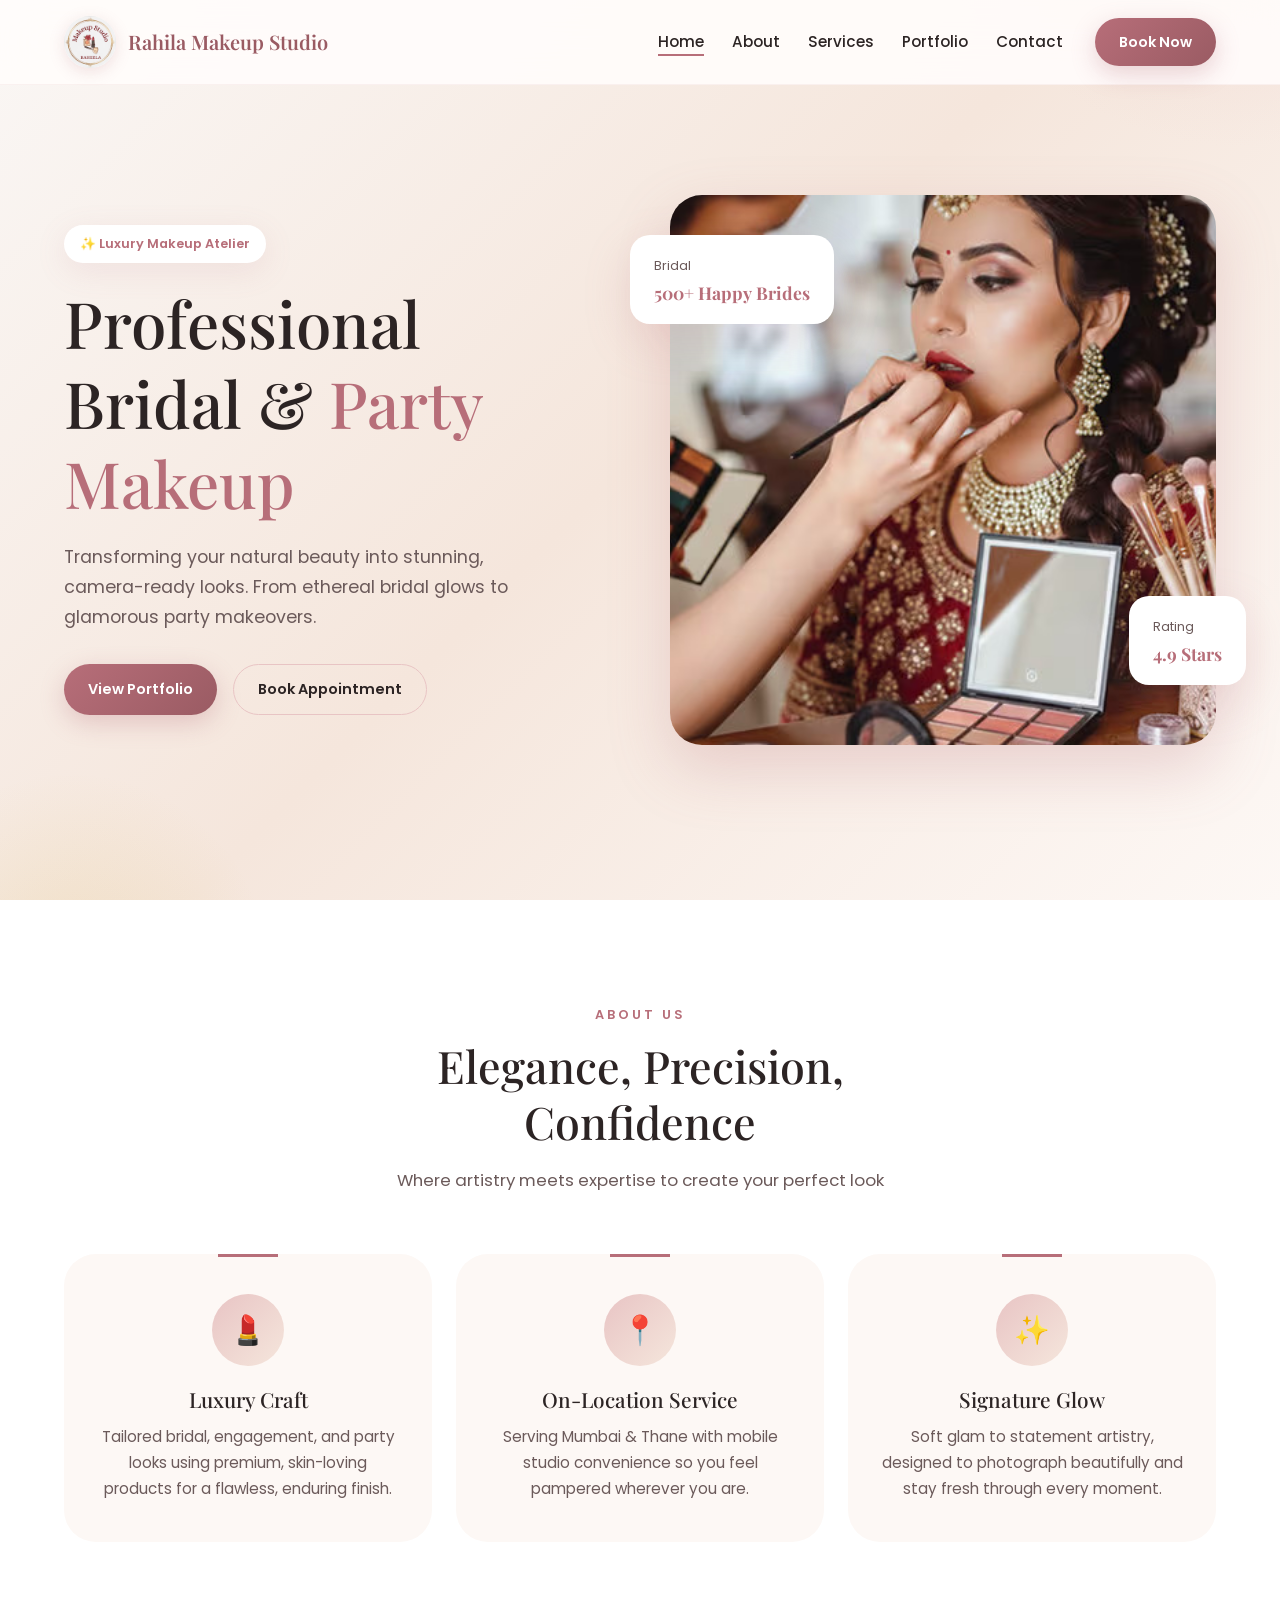
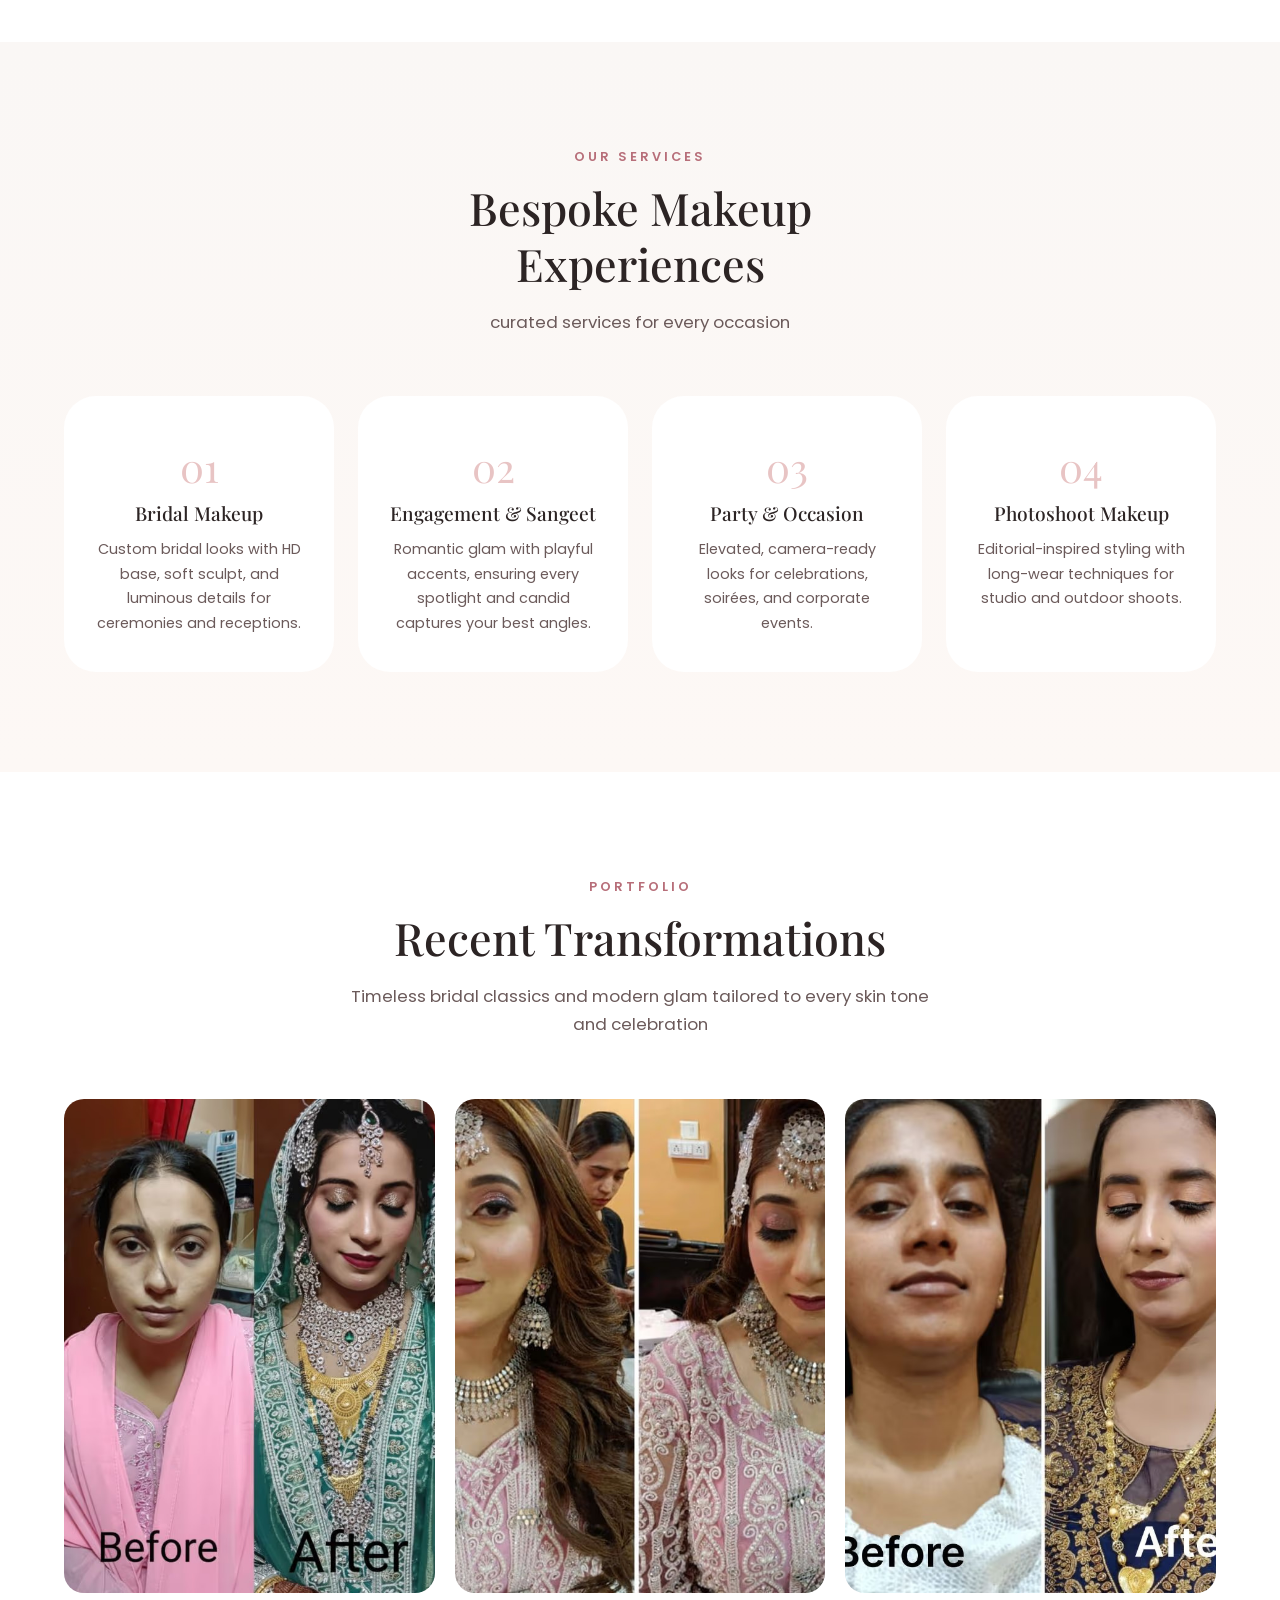
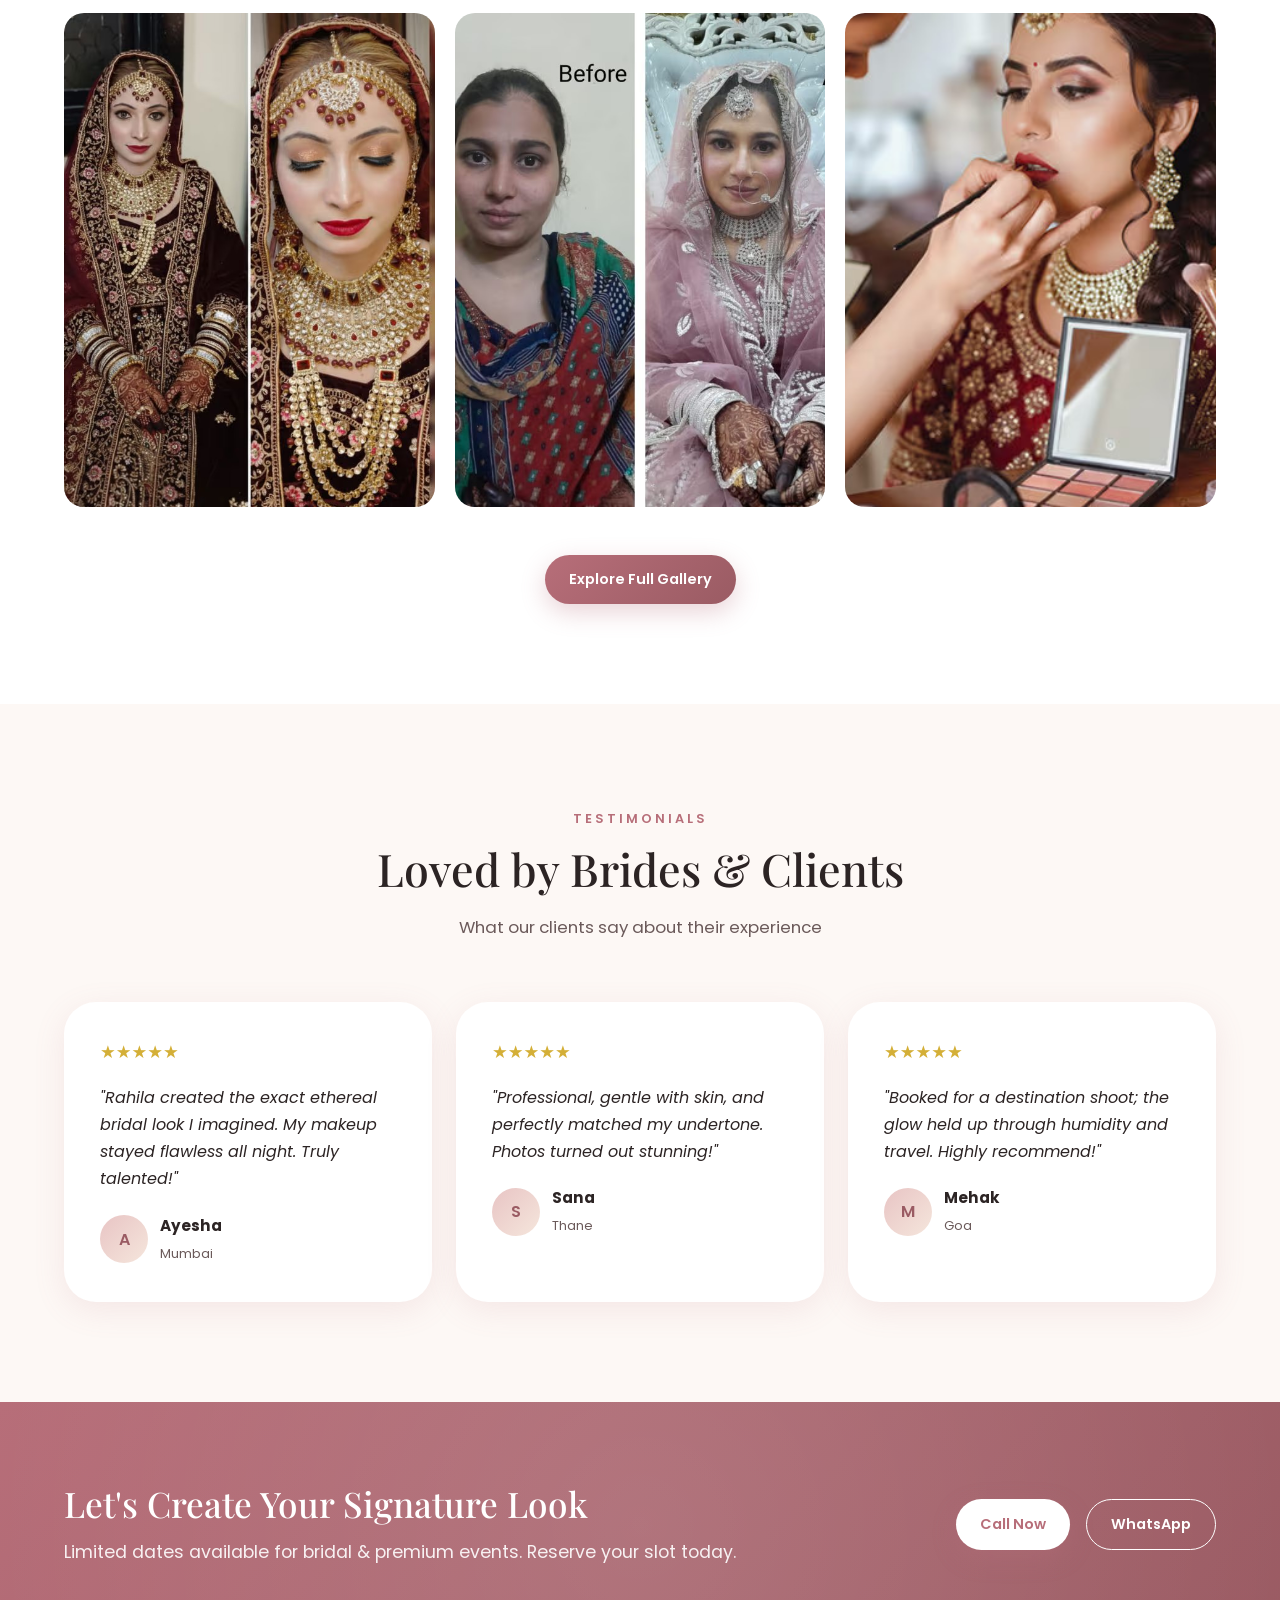
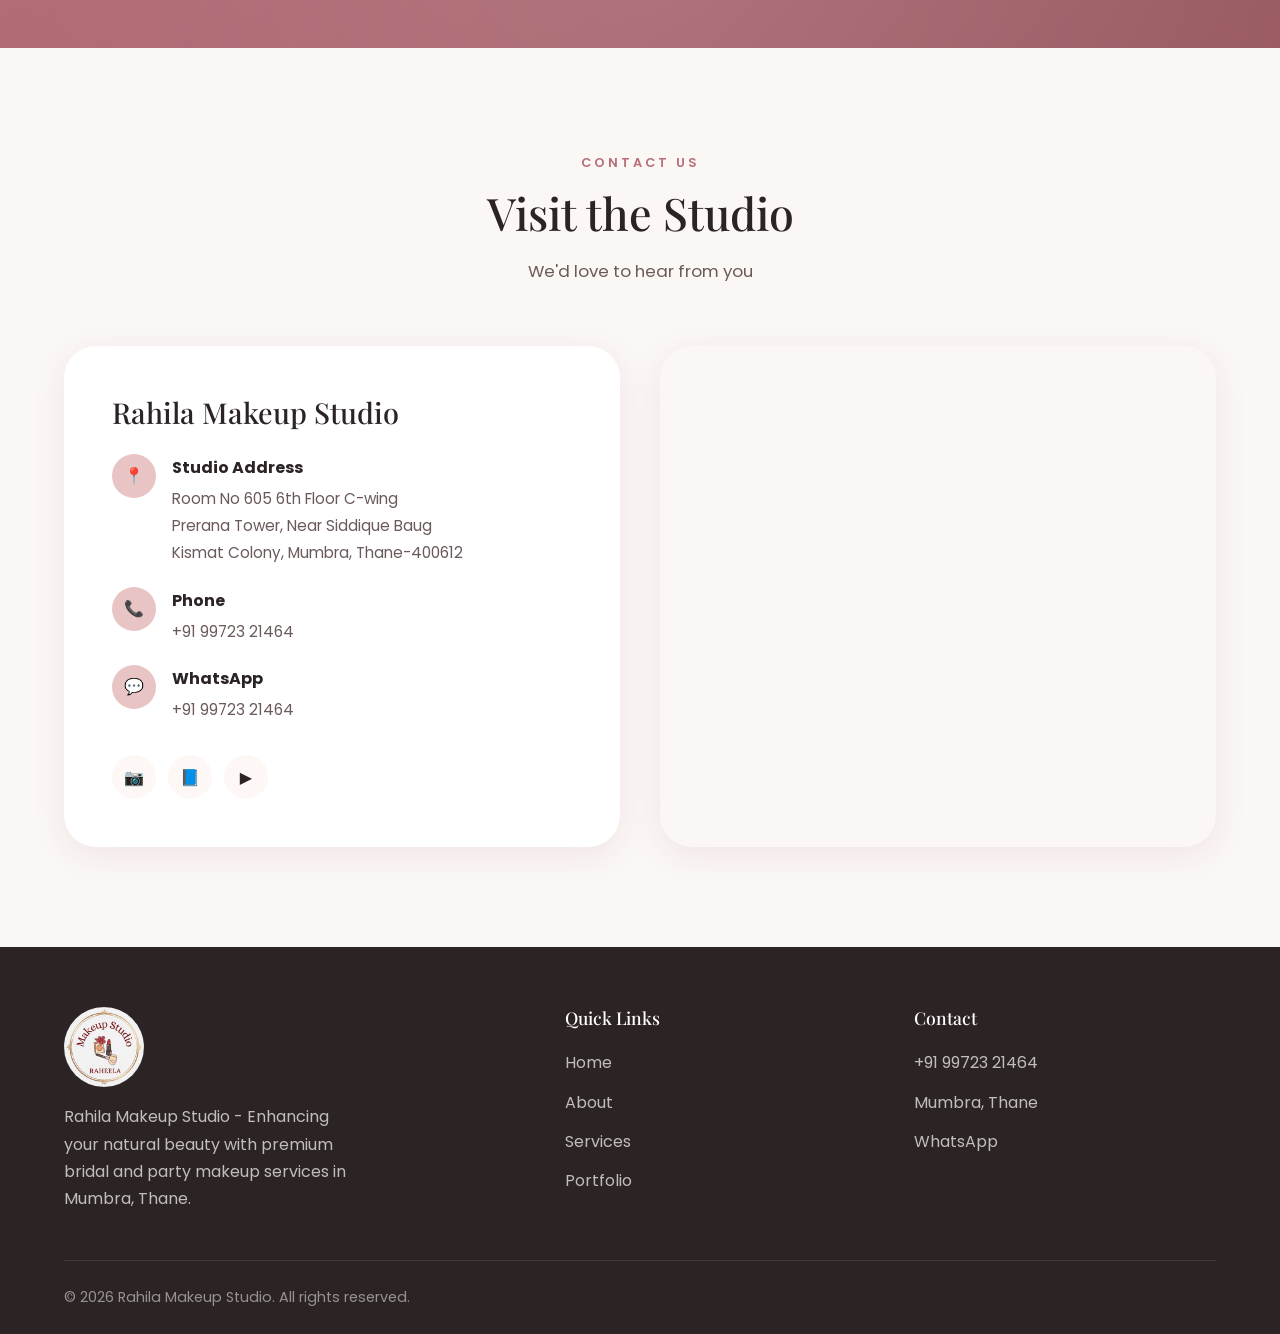
==== commit 7eb55e53: "Add comprehensive animations with scroll reveal and staggered effects" ====
--- a/index.html
+++ b/index.html
@@ -77,12 +77,12 @@
 
     <section class="section about" id="about">
       <div class="container">
-        <div class="section-header">
+        <div class="section-header reveal">
           <span class="eyebrow">About Us</span>
           <h2 class="section-title">Elegance, Precision, Confidence</h2>
           <p class="section-desc">Where artistry meets expertise to create your perfect look</p>
         </div>
-        <div class="about-grid">
+        <div class="about-grid stagger-children">
           <div class="about-card">
             <div class="about-icon">💄</div>
             <h3>Luxury Craft</h3>
@@ -104,12 +104,12 @@
 
     <section class="section services" id="services">
       <div class="container">
-        <div class="section-header">
+        <div class="section-header reveal">
           <span class="eyebrow">Our Services</span>
           <h2 class="section-title">Bespoke Makeup Experiences</h2>
           <p class="section-desc"> curated services for every occasion</p>
         </div>
-        <div class="services-grid">
+        <div class="services-grid stagger-children">
           <div class="service-card">
             <span class="service-number">01</span>
             <h3>Bridal Makeup</h3>
@@ -136,12 +136,12 @@
 
     <section class="section portfolio" id="portfolio">
       <div class="container">
-        <div class="section-header">
+        <div class="section-header reveal">
           <span class="eyebrow">Portfolio</span>
           <h2 class="section-title">Recent Transformations</h2>
           <p class="section-desc">Timeless bridal classics and modern glam tailored to every skin tone and celebration</p>
         </div>
-        <div class="portfolio-grid">
+        <div class="portfolio-grid stagger-children">
           <div class="portfolio-item">
             <img src="assets/images/portfolio1.jpg" alt="Bridal glam look" loading="lazy" />
             <div class="portfolio-overlay">
@@ -193,12 +193,12 @@
 
     <section class="section testimonials">
       <div class="container">
-        <div class="section-header">
+        <div class="section-header reveal">
           <span class="eyebrow">Testimonials</span>
           <h2 class="section-title">Loved by Brides & Clients</h2>
           <p class="section-desc">What our clients say about their experience</p>
         </div>
-        <div class="testimonials-grid">
+        <div class="testimonials-grid stagger-children">
           <div class="testimonial-card">
             <div class="testimonial-stars">★★★★★</div>
             <p class="testimonial-text">"Rahila created the exact ethereal bridal look I imagined. My makeup stayed flawless all night. Truly talented!"</p>
@@ -236,7 +236,7 @@
       </div>
     </section>
 
-    <section class="cta-section">
+    <section class="cta-section reveal">
       <div class="container">
         <div class="cta-inner">
           <div class="cta-content">
@@ -253,7 +253,7 @@
 
     <section class="section contact" id="contact">
       <div class="container">
-        <div class="section-header">
+        <div class="section-header reveal">
           <span class="eyebrow">Contact Us</span>
           <h2 class="section-title">Visit the Studio</h2>
           <p class="section-desc">We'd love to hear from you</p>
--- a/css/style.css
+++ b/css/style.css
@@ -1047,3 +1047,494 @@
     width: 100%;
   }
 }
+
+/* ============================================
+   ANIMATIONS
+   ============================================ */
+
+/* Hero Animations */
+@keyframes fadeInUp {
+  from {
+    opacity: 0;
+    transform: translateY(40px);
+  }
+  to {
+    opacity: 1;
+    transform: translateY(0);
+  }
+}
+
+@keyframes fadeInLeft {
+  from {
+    opacity: 0;
+    transform: translateX(-40px);
+  }
+  to {
+    opacity: 1;
+    transform: translateX(0);
+  }
+}
+
+@keyframes fadeInRight {
+  from {
+    opacity: 0;
+    transform: translateX(40px);
+  }
+  to {
+    opacity: 1;
+    transform: translateX(0);
+  }
+}
+
+@keyframes fadeInScale {
+  from {
+    opacity: 0;
+    transform: scale(0.9);
+  }
+  to {
+    opacity: 1;
+    transform: scale(1);
+  }
+}
+
+@keyframes float {
+  0%, 100% { 
+    transform: translateY(0) rotate(0deg); 
+  }
+  25% { 
+    transform: translateY(-10px) rotate(1deg); 
+  }
+  50% { 
+    transform: translateY(-20px) rotate(0deg); 
+  }
+  75% { 
+    transform: translateY(-10px) rotate(-1deg); 
+  }
+}
+
+@keyframes floatRotate {
+  0%, 100% { 
+    transform: translateY(0) rotate(0deg); 
+  }
+  33% { 
+    transform: translateY(-15px) rotate(3deg); 
+  }
+  66% { 
+    transform: translateY(-5px) rotate(-2deg); 
+  }
+}
+
+@keyframes shimmer {
+  0% {
+    background-position: -200% 0;
+  }
+  100% {
+    background-position: 200% 0;
+  }
+}
+
+@keyframes pulse {
+  0%, 100% {
+    transform: scale(1);
+    opacity: 1;
+  }
+  50% {
+    transform: scale(1.05);
+    opacity: 0.8;
+  }
+}
+
+@keyframes glow {
+  0%, 100% {
+    box-shadow: 0 0 20px rgba(183, 110, 121, 0.3);
+  }
+  50% {
+    box-shadow: 0 0 40px rgba(183, 110, 121, 0.5);
+  }
+}
+
+@keyframes slideInUp {
+  from {
+    opacity: 0;
+    transform: translateY(100px);
+  }
+  to {
+    opacity: 1;
+    transform: translateY(0);
+  }
+}
+
+@keyframes gradientMove {
+  0% {
+    background-position: 0% 50%;
+  }
+  50% {
+    background-position: 100% 50%;
+  }
+  100% {
+    background-position: 0% 50%;
+  }
+}
+
+@keyframes ripple {
+  0% {
+    transform: scale(0.8);
+    opacity: 1;
+  }
+  100% {
+    transform: scale(2);
+    opacity: 0;
+  }
+}
+
+/* Animation Classes */
+.animate-fade-in-up {
+  animation: fadeInUp 0.8s ease forwards;
+}
+
+.animate-fade-in-left {
+  animation: fadeInLeft 0.8s ease forwards;
+}
+
+.animate-fade-in-right {
+  animation: fadeInRight 0.8s ease forwards;
+}
+
+.animate-fade-in-scale {
+  animation: fadeInScale 0.6s ease forwards;
+}
+
+.animate-float {
+  animation: float 6s ease-in-out infinite;
+}
+
+.animate-float-rotate {
+  animation: floatRotate 8s ease-in-out infinite;
+}
+
+.animate-pulse {
+  animation: pulse 2s ease-in-out infinite;
+}
+
+.animate-glow {
+  animation: glow 2s ease-in-out infinite;
+}
+
+.animate-shimmer {
+  background: linear-gradient(90deg, transparent, rgba(255,255,255,0.4), transparent);
+  background-size: 200% 100%;
+  animation: shimmer 2s infinite;
+}
+
+/* Animation Delays */
+.delay-100 { animation-delay: 0.1s; }
+.delay-200 { animation-delay: 0.2s; }
+.delay-300 { animation-delay: 0.3s; }
+.delay-400 { animation-delay: 0.4s; }
+.delay-500 { animation-delay: 0.5s; }
+.delay-600 { animation-delay: 0.6s; }
+.delay-700 { animation-delay: 0.7s; }
+.delay-800 { animation-delay: 0.8s; }
+
+/* Initial State - Hidden for Scroll Animation */
+.reveal {
+  opacity: 0;
+  transform: translateY(50px);
+  transition: all 0.8s cubic-bezier(0.4, 0, 0.2, 1);
+}
+
+.reveal.active {
+  opacity: 1;
+  transform: translateY(0);
+}
+
+.reveal-left {
+  opacity: 0;
+  transform: translateX(-50px);
+  transition: all 0.8s cubic-bezier(0.4, 0, 0.2, 1);
+}
+
+.reveal-left.active {
+  opacity: 1;
+  transform: translateX(0);
+}
+
+.reveal-right {
+  opacity: 0;
+  transform: translateX(50px);
+  transition: all 0.8s cubic-bezier(0.4, 0, 0.2, 1);
+}
+
+.reveal-right.active {
+  opacity: 1;
+  transform: translateX(0);
+}
+
+.reveal-scale {
+  opacity: 0;
+  transform: scale(0.9);
+  transition: all 0.8s cubic-bezier(0.4, 0, 0.2, 1);
+}
+
+.reveal-scale.active {
+  opacity: 1;
+  transform: scale(1);
+}
+
+/* Stagger Children Animation */
+.stagger-children > * {
+  opacity: 0;
+  transform: translateY(30px);
+  transition: all 0.6s cubic-bezier(0.4, 0, 0.2, 1);
+}
+
+.stagger-children.active > *:nth-child(1) { transition-delay: 0.1s; }
+.stagger-children.active > *:nth-child(2) { transition-delay: 0.2s; }
+.stagger-children.active > *:nth-child(3) { transition-delay: 0.3s; }
+.stagger-children.active > *:nth-child(4) { transition-delay: 0.4s; }
+.stagger-children.active > *:nth-child(5) { transition-delay: 0.5s; }
+.stagger-children.active > *:nth-child(6) { transition-delay: 0.6s; }
+
+.stagger-children.active > * {
+  opacity: 1;
+  transform: translateY(0);
+}
+
+/* Hero Specific */
+.hero-badge {
+  opacity: 0;
+  animation: fadeInUp 0.6s ease 0.2s forwards;
+}
+
+.hero-title {
+  opacity: 0;
+  animation: fadeInUp 0.8s ease 0.4s forwards;
+}
+
+.hero-desc {
+  opacity: 0;
+  animation: fadeInUp 0.8s ease 0.6s forwards;
+}
+
+.hero-actions {
+  opacity: 0;
+  animation: fadeInUp 0.8s ease 0.8s forwards;
+}
+
+.hero-visual {
+  opacity: 0;
+  animation: fadeInRight 1s ease 0.5s forwards;
+}
+
+.hero-floating-card {
+  opacity: 0;
+  animation: fadeInScale 0.6s ease forwards;
+}
+
+.hero-floating-card.card-1 {
+  animation: fadeInScale 0.6s ease 1.2s forwards, floatRotate 6s ease-in-out 1.8s infinite;
+}
+
+.hero-floating-card.card-2 {
+  animation: fadeInScale 0.6s ease 1.4s forwards, floatRotate 7s ease-in-out 2s infinite;
+}
+
+/* Card Hover Animations */
+.about-card,
+.service-card,
+.portfolio-item,
+.testimonial-card {
+  transition: all 0.4s cubic-bezier(0.4, 0, 0.2, 1);
+}
+
+.about-card:hover {
+  transform: translateY(-10px) scale(1.02);
+}
+
+.service-card:hover {
+  transform: translateY(-10px) scale(1.02);
+}
+
+.portfolio-item:hover img {
+  transform: scale(1.1);
+}
+
+.testimonial-card:hover {
+  transform: translateY(-8px);
+}
+
+/* Button Animations */
+.btn {
+  position: relative;
+  overflow: hidden;
+}
+
+.btn::before {
+  content: '';
+  position: absolute;
+  top: 50%;
+  left: 50%;
+  width: 0;
+  height: 0;
+  background: rgba(255, 255, 255, 0.3);
+  border-radius: 50%;
+  transform: translate(-50%, -50%);
+  transition: width 0.6s ease, height 0.6s ease;
+}
+
+.btn:hover::before {
+  width: 300px;
+  height: 300px;
+}
+
+.btn:hover {
+  transform: translateY(-3px);
+}
+
+.btn:active {
+  transform: translateY(-1px);
+}
+
+/* Nav Link Animations */
+.nav-link::before {
+  content: '';
+  position: absolute;
+  bottom: 0;
+  left: 0;
+  width: 0;
+  height: 2px;
+  background: var(--rose-gold);
+  transition: width 0.4s cubic-bezier(0.4, 0, 0.2, 1);
+}
+
+.nav-link:hover::before,
+.nav-link.active::before {
+  width: 100%;
+}
+
+/* Scroll to Top Button */
+.back-to-top {
+  opacity: 0;
+  transform: translateY(20px);
+  transition: all 0.4s cubic-bezier(0.4, 0, 0.2, 1);
+}
+
+.back-to-top.visible {
+  opacity: 1;
+  transform: translateY(0);
+}
+
+.back-to-top:hover {
+  transform: translateY(-5px);
+}
+
+/* Logo Animation */
+.logo img {
+  transition: transform 0.4s ease;
+}
+
+.logo:hover img {
+  transform: rotate(360deg) scale(1.1);
+}
+
+/* Social Links */
+.social-link {
+  transition: all 0.3s ease;
+}
+
+.social-link:hover {
+  transform: translateY(-5px) rotate(10deg);
+}
+
+/* Form Input Animations */
+.form-group input,
+.form-group textarea,
+.form-group select {
+  transition: all 0.3s ease;
+}
+
+.form-group input:focus,
+.form-group textarea:focus,
+.form-group select:focus {
+  transform: scale(1.02);
+  box-shadow: 0 8px 24px rgba(183, 110, 121, 0.15);
+}
+
+/* CTA Section Special */
+.cta-section {
+  position: relative;
+  overflow: hidden;
+}
+
+.cta-section::before {
+  content: '';
+  position: absolute;
+  top: -50%;
+  left: -50%;
+  width: 200%;
+  height: 200%;
+  background: radial-gradient(circle, rgba(255,255,255,0.1) 0%, transparent 50%);
+  animation: gradientMove 8s ease infinite;
+}
+
+/* Page Header */
+.page-header {
+  animation: fadeInUp 0.8s ease forwards;
+}
+
+.page-header h1 {
+  opacity: 0;
+  animation: fadeInUp 0.8s ease 0.2s forwards;
+}
+
+.page-header p {
+  opacity: 0;
+  animation: fadeInUp 0.8s ease 0.4s forwards;
+}
+
+/* Filter Buttons */
+.filter-btn {
+  position: relative;
+  overflow: hidden;
+}
+
+.filter-btn::after {
+  content: '';
+  position: absolute;
+  top: 50%;
+  left: 50%;
+  width: 0;
+  height: 0;
+  background: rgba(255, 255, 255, 0.3);
+  border-radius: 50%;
+  transform: translate(-50%, -50%);
+  transition: width 0.5s ease, height 0.5s ease;
+}
+
+.filter-btn:hover::after {
+  width: 200px;
+  height: 200px;
+}
+
+/* Contact Icons */
+.contact-icon {
+  transition: all 0.4s ease;
+}
+
+.contact-details li:hover .contact-icon {
+  transform: scale(1.1) rotate(10deg);
+}
+
+/* Smooth Scroll Behavior */
+html {
+  scroll-behavior: smooth;
+}
+
+/* Cursor Pointer for Interactive Elements */
+.portfolio-item,
+.filter-btn,
+.btn,
+.nav-link,
+.social-link {
+  cursor: pointer;
+}
